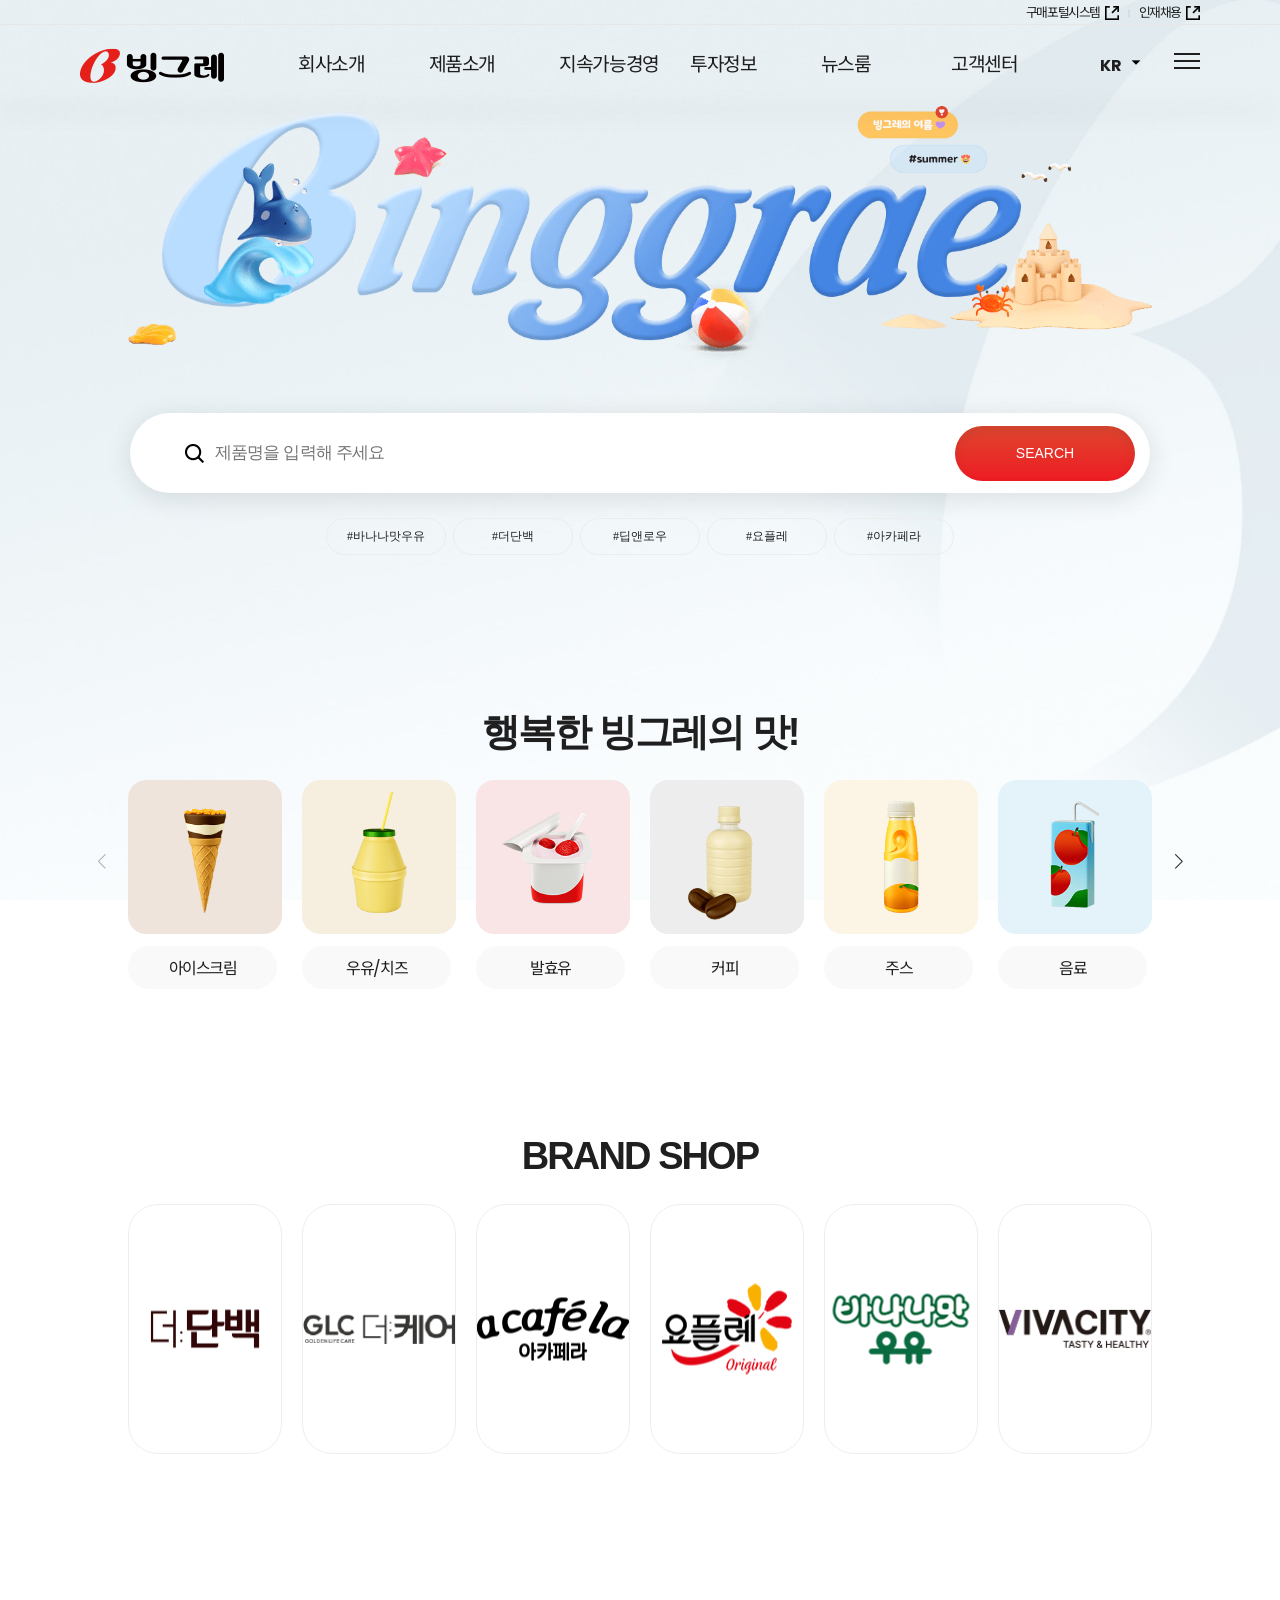
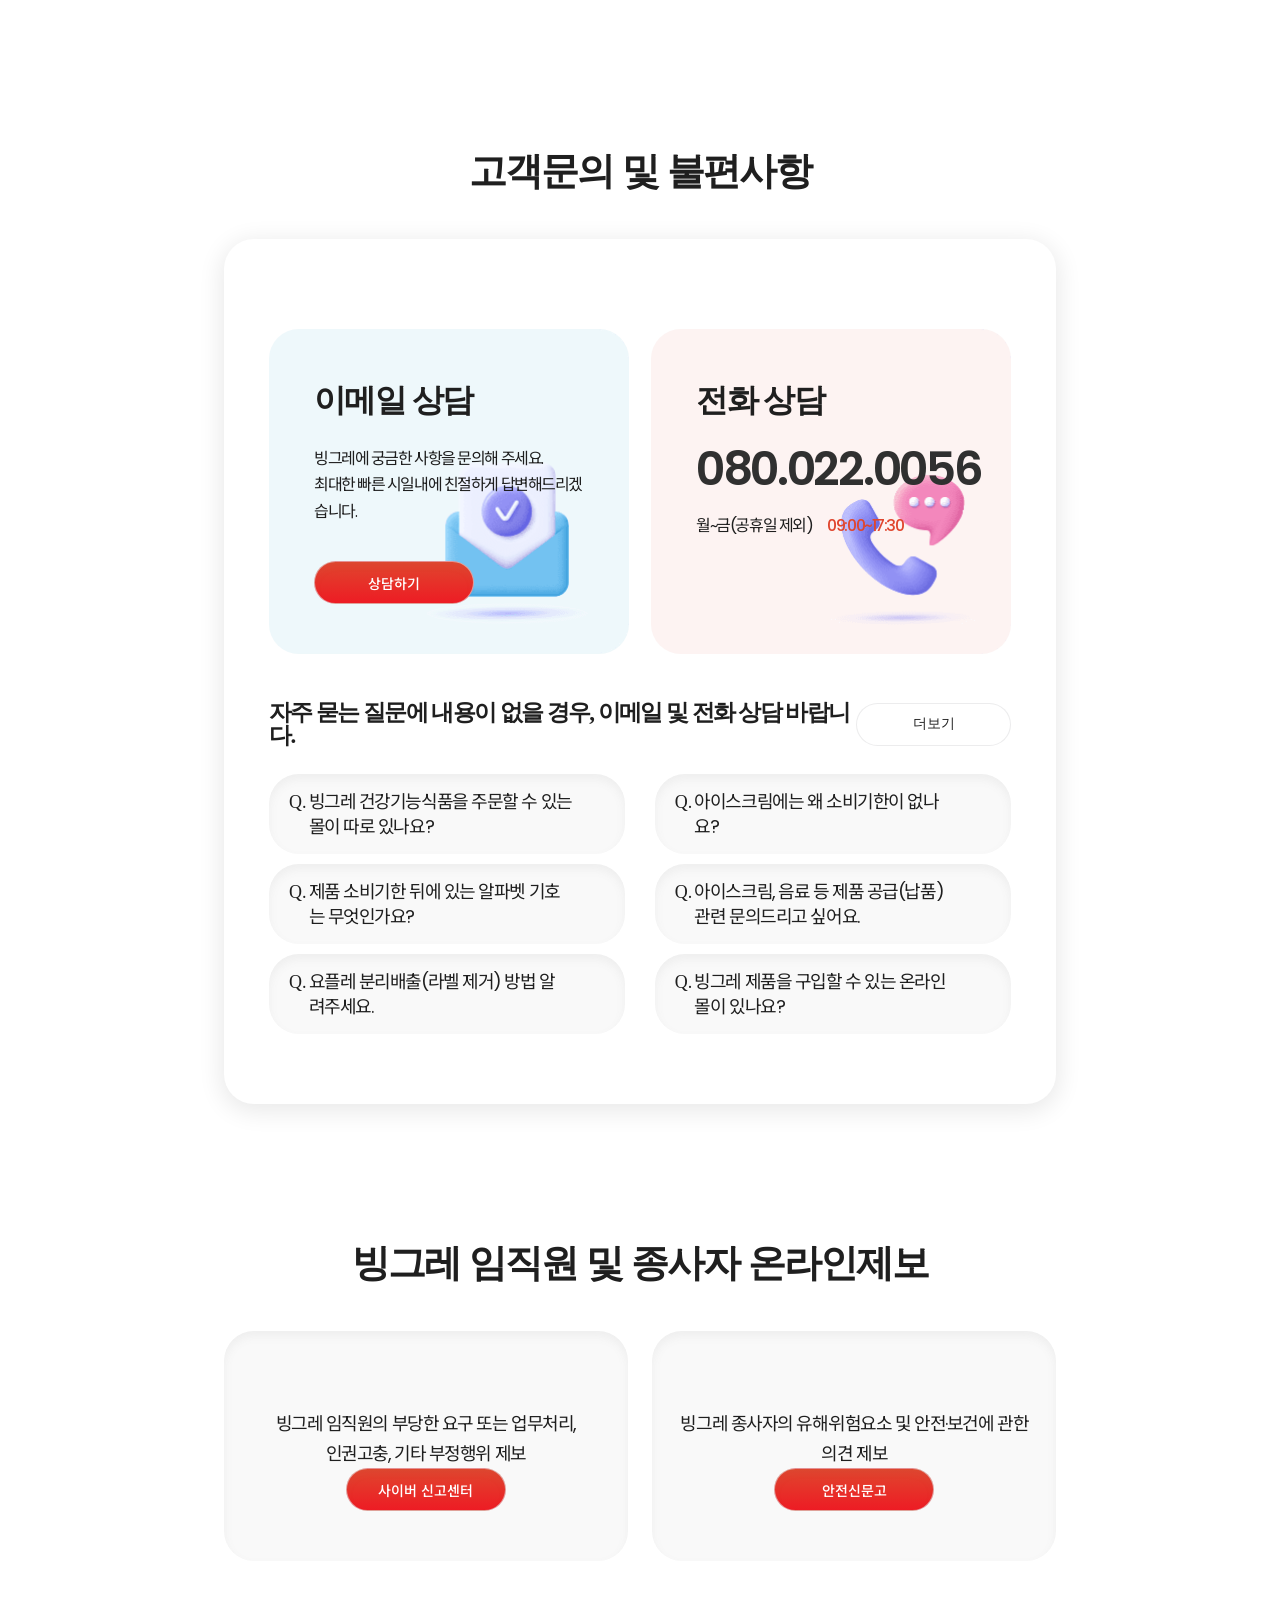
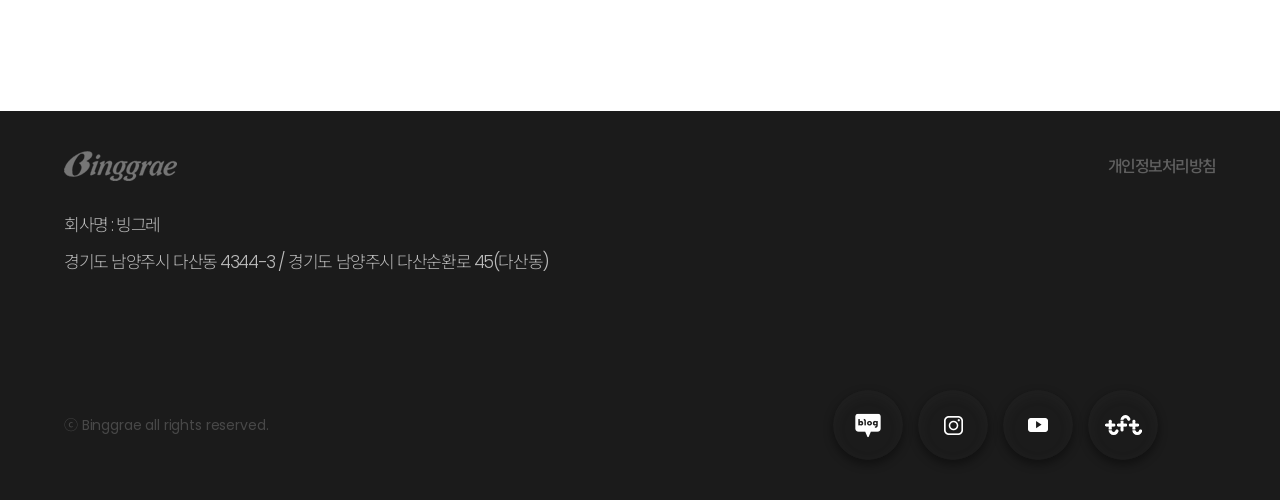
==== index.html @ af19bd96 "헤더 완료" ====
<!DOCTYPE html>
<html lang="ko">
  <head>
    <meta charset="UTF-8" />
    <meta name="viewport" content="width=device-width, initial-scale=1.0" />
    <title>빙그레</title>
    <!-- seo 엔진 최적화 -->
    <!-- 웹페이지의 설명을 정의 -->
    <meta name="description" content="빙그레 웹사이트입니다." />
    <!-- 웹페이지와 관련된 키워드를 정의 -->
    <meta name="keywords" content="빙그레, binggrae" />
    <!-- 웹페이지의 저자를 정의  -->
    <meta name="author" content="binggrae" />
    <!-- 소셜 미디어에서 페이지가 공유될때 사용되는 제목 -->
    <meta property="og:title" content="binggrae" />
    <!-- 소셜 미디어에서 페이지가 공유될 때 표시되는 사이트 이름 -->
    <meta property="og:site_name" content="빙그레 웹사이트" />
    <!-- 소셜 미디어에서 페이지가 웹사이트임을 명시 -->
    <meta property="og:type" content="website" />
    <!-- Open Graph 프로토콜에서 사용되는 메타 태그의 속성 중 하나로, 
     페이지의 간략한 설명을 제공하는 데 사용 -->
    <!-- 소셜 미디어에서 공유될 때 사용되는 URL -->
    <meta property="og:url" content="https://kse1215.github.io/binggrae/" />
    <!-- 소셜 미디어에서 페이지가 공유될 때 표시되는 이미지 -->
    <meta
      property="og:image"
      content="https://kse1215.github.io/binggrae/images/binggrae_seo.png"
    />
    <!-- 소셜 미디어에서 페이지가 공유될 때 사용되는 설명 -->
    <meta
      property="og:description"
      content="다양한 맛과 행복으로 모두 하나되는 세상"
    />
    <!-- fivicon -->
    <link
      rel="icon"
      type="image/png"
      href="assets/favicon_binggrae/favicon-96x96.png"
      sizes="96x96"
    />
    <link
      rel="icon"
      type="image/svg+xml"
      href="assets/favicon_binggrae/favicon.svg"
    />
    <link rel="shortcut icon" href="assets/favicon_binggrae/favicon.ico" />
    <link
      rel="apple-touch-icon"
      sizes="180x180"
      href="assets/favicon_binggrae/apple-touch-icon.png"
    />
    <link rel="manifest" href="assets/favicon_binggrae/site.webmanifest" />
    <!-- css -->
    <link rel="stylesheet" href="css/main.css" />
    <!-- Link Swiper's CSS -->
    <link
      rel="stylesheet"
      href="https://cdn.jsdelivr.net/npm/swiper@11/swiper-bundle.min.css"
    />
    <!-- js -->
    <script src="js/main.js"></script>
    <!-- Swiper JS -->
    <script src="https://cdn.jsdelivr.net/npm/swiper@11/swiper-bundle.min.js"></script>
  </head>
  <body>
    <!-- 전체 레이아웃 -->
    <img
      src="images/binggrae_seo.png"
      alt="seo 이미지"
      style="width: 200px; display: none"
    />
    <div class="wrap">
      <!-- 상단 -->
      <section class="section section01">
        <div class="section01-bg"></div>
        <!-- 상단 -->
        <header class="header">
          <div class="header-bg"></div>
          <div class="depth2-bg"></div>
          <!-- 상단 top -->
          <div class="header_top">
            <ul>
              <li>
                <a href="#">
                  <span>구매포털시스템</span>
                  <img src="images/link_arrow02.png" alt="링크화살표" />
                </a>
              </li>
              <li>
                <a href="#">
                  <span>인재채용</span>
                  <img src="images/link_arrow02.png" alt="링크화살표" />
                </a>
              </li>
            </ul>
          </div>
            <!-- 상단 bottom -->
            <div class="header_bottom">
              <!-- 로고 -->
              <a href="#" class="logo">
                <img src="images/logo-pc.png" alt="웹로고" />
              </a>
              <!-- 메뉴 -->
              <nav class="nav">
                <ul class="gnb">
                  <li>
                    <a href="#">회사소개</a>
                    <ul class="depth2">
                      <li><a href="#">CEO인사말</a></li>
                      <li><a href="#">경영이념</a></li>
                      <li><a href="#">사업분야</a></li>
                      <li><a href="#">히스토리</a></li>
                      <li><a href="#">사업장 소개</a></li>
                    </ul>
                  </li>
                  <li>
                    <a href="#">제품소개</a>
                    <ul class="depth2">
                      <li><a href="#">아이스크림</a></li>
                      <li><a href="#">우유/치즈</a></li>
                      <li><a href="#">발효유</a></li>
                      <li><a href="#">커피</a></li>
                      <li><a href="#">주스</a></li>
                      <li><a href="#">음료</a></li>
                      <li><a href="#">스낵/디저트</a></li>
                      <li><a href="#">건강지향</a></li>
                      <li><a href="#">수출제품</a></li>
                    </ul>
                  </li>
                  <li>
                    <a href="#">지속가능경영</a>
                    <ul class="depth2">
                      <li><a href="#">지속가능경영 체계</a></li>
                      <li><a href="#">Eco-Friendly</a></li>
                      <li><a href="#">Shared Value</a></li>
                      <li><a href="#">Global Integrity</a></li>
                      <li><a href="#">윤리준법경영</a></li>
                      <li><a href="#">사회공헌</a></li>
                      <li><a href="#">보고서 및 정책</a></li>
                    </ul>
                  </li>
                  <li>
                    <a href="#">투자정보</a>
                    <ul class="depth2">
                      <li><a href="#">재무정보</a></li>
                      <li><a href="#">주식정보</a></li>
                      <li><a href="#">전자공고</a></li>
                      <li><a href="#">공시정보</a></li>
                      <li><a href="#">IR자료실</a></li>
                    </ul>
                  </li>
                  <li>
                    <a href="#">뉴스룸</a>
                    <ul class="depth2">
                      <li><a href="#">새소식</a></li>
                      <li><a href="#">보도자료</a></li>
                      <li><a href="#">빙그레 스토리</a></li>
                      <li><a href="#">미디어 라이브러리</a></li>
                    </ul>
                  </li>
                  <li>
                    <a href="#">고객센터</a>
                    <ul class="depth2">
                      <li><a href="#">고객상담</a></li>
                      <li><a href="#">제품공급문의</a></li>
                      <li><a href="#">사이버 신고센터</a></li>
                      <li><a href="#">안전신문고</a></li>
                      <li><a href="#">개인정보처리방침</a></li>
                    </ul>
                  </li>
                </ul>
              </nav>
              <!-- 언어/햄버거바 -->
              <div class="header_bottom_right">
                <div class="lang">
                  <div class="lang_txt">
                    <span>KR</span>
                    <div class="triangle">
                      <img src="images/lang_btn.png" alt="btn" />
                    </div>
                  </div>
                  <ul class="lang-list">
                    <li><a href="#">KR</a></li>
                    <li><a href="#">EN</a></li>
                  </ul>
                </div>
                <button class="hamburger" id="hamburger">
                  <span></span>
                  <span></span>
                  <span></span>
                </button>
              </div>
            </div>
        </header>
        <!-- 비주얼 -->
        <div class="inner">
          <!-- 배너(비주얼) -->
          <div class="logo_box">
            <img
              src="images/sec01_logo.png"
              alt="binggrae"
              class="main_banner pc"
            />
          </div>
          <!-- 검색창 -->
          <div class="search_box">
            <div class="search">
              <input
                type="text"
                id="search_name"
                placeholder="제품명을 입력해 주세요"
              />
              <button type="submit" class="search_btn">SEARCH</button>
            </div>
          </div>
          <!-- 해시태그 -->
          <ul class="keyword_box">
            <li><a href="#">#바나나맛우유</a></li>
            <li><a href="#">#더단백</a></li>
            <li><a href="#">#딥앤로우</a></li>
            <li><a href="#">#요플레</a></li>
            <li><a href="#">#아카페라</a></li>
          </ul>
        </div>
      </section>
      <!-- 카테고리 -->
      <section class="section section02">
        <div class="inner">
          <!-- 카테고리 -->
          <div class="kategorie">
            <h3>행복한 빙그레의 맛!</h3>
            <!-- Swiper -->
            <div class="slider">
              <div class="swiper-button-next"></div>
              <div class="swiper-button-prev"></div>
              <div class="swiper kategorie_slider">
                <div class="swiper-wrapper">
                  <div class="swiper-slide">
                    <a href="#">
                      <img src="images/img_box_ice.png" alt="iceCream" />
                      <div class="sild_txt_box">
                        <span>아이스크림</span>
                        <span class="sild_txt_hover">VIEW MORE</span>
                      </div>
                    </a>
                  </div>
                  <div class="swiper-slide">
                    <a href="#">
                      <img src="images/img_box_milk.png" alt="milk" />
                      <div class="sild_txt_box">
                        <span>우유/치즈</span>
                        <span class="sild_txt_hover">VIEW MORE</span>
                      </div>
                    </a>
                  </div>
                  <div class="swiper-slide">
                    <a href="#">
                      <img src="images/img_box_yogurt.png" alt="yogurt" />
                      <div class="sild_txt_box">
                        <span>발효유</span>
                        <span class="sild_txt_hover">VIEW MORE</span>
                      </div>
                    </a>
                  </div>
                  <div class="swiper-slide">
                    <a href="#">
                      <img src="images/img_box_coffee.png" alt="coffee" />
                      <div class="sild_txt_box">
                        <span>커피</span>
                        <span class="sild_txt_hover">VIEW MORE</span>
                      </div>
                    </a>
                  </div>
                  <div class="swiper-slide">
                    <a href="#">
                      <img src="images/img_box_juice.png" alt="juice" />
                      <div class="sild_txt_box">
                        <span>주스</span>
                        <span class="sild_txt_hover">VIEW MORE</span>
                      </div>
                    </a>
                  </div>
                  <div class="swiper-slide">
                    <a href="#">
                      <img src="images/img_box_drink.png" alt="drink" />
                      <div class="sild_txt_box">
                        <span>음료</span>
                        <span class="sild_txt_hover">VIEW MORE</span>
                      </div>
                    </a>
                  </div>
                  <div class="swiper-slide">
                    <a href="#">
                      <img src="images/img_box_snack.png" alt="snack" />
                      <div class="sild_txt_box">
                        <span>스낵/디저트</span>
                        <span class="sild_txt_hover">VIEW MORE</span>
                      </div>
                    </a>
                  </div>
                  <div class="swiper-slide">
                    <a href="#">
                      <img src="images/img_box_health.png" alt="health" />
                      <div class="sild_txt_box">
                        <span>건강지향</span>
                        <span class="sild_txt_hover">VIEW MORE</span>
                      </div>
                    </a>
                  </div>
                  <div class="swiper-slide">
                    <a href="#">
                      <img src="images/img_box_export.png" alt="export" />
                      <div class="sild_txt_box">
                        <span>수출제품</span>
                        <span class="sild_txt_hover">VIEW MORE</span>
                      </div>
                    </a>
                  </div>
                </div>
              </div>
            </div>
          </div>
          <!-- 브랜드숍 -->
          <div class="brand-shop">
            <h3>BRAND SHOP</h3>
            <!-- Swiper -->
            <div class="slider">
              <div class="swiper-button-next"></div>
              <div class="swiper-button-prev"></div>
              <div class="swiper brand_slider">
                <div class="swiper-wrapper">
                  <div class="swiper-slide">
                    <a href="#">
                      <div class="logo_box">
                        <img src="images/sec02_logo01.png" alt="brandLOGO" />
                      </div>
                    </a>
                  </div>
                  <div class="swiper-slide">
                    <a href="#">
                      <div class="logo_box">
                        <img src="images/sec02_logo02.png" alt="brandLOGO" />
                      </div>
                    </a>
                  </div>
                  <div class="swiper-slide">
                    <a href="#">
                      <div class="logo_box">
                        <img src="images/sec02_logo03.png" alt="brandLOGO" />
                      </div>
                    </a>
                  </div>
                  <div class="swiper-slide">
                    <a href="#">
                      <div class="logo_box">
                        <img src="images/sec02_logo04.png" alt="brandLOGO" />
                      </div>
                    </a>
                  </div>
                  <div class="swiper-slide">
                    <a href="#">
                      <div class="logo_box">
                        <img src="images/sec02_logo05.png" alt="brandLOGO" />
                      </div>
                    </a>
                  </div>
                  <div class="swiper-slide">
                    <a href="#">
                      <div class="logo_box">
                        <img src="images/sec02_logo06.png" alt="brandLOGO" />
                      </div>
                    </a>
                  </div>
                </div>
              </div>
            </div>
          </div>
        </div>
      </section>
      <!-- 고객센터 -->
      <section class="section section03">
        <div class="inner">
          <!-- 고객문의 -->
          <h3>고객문의 및 불편사항</h3>
          <div class="qna_box">
            <!-- 고객문의 상단 -->
            <div class="qna_box_top">
              <!-- 이메일 상담 -->
              <div class="box email_box">
                <h4>이메일 상담</h4>
                <p>
                  빙그레에 궁금한 사항을 문의해 주세요.<br />
                  최대한 빠른 시일내에 친절하게 답변해드리겠습니다.
                </p>
                <a href="#" class="qna_btn">상담하기</a>
              </div>
              <!-- 전화 상담 -->
              <div class="box phone_box">
                <h4>전화 상담</h4>
                <p class="phone">080.022.0056</p>
                <p class="time">
                  월~금(공휴일 제외)
                  <span>09:00~17:30</span>
                </p>
              </div>
            </div>
            <!-- 고객문의 하단 -->
            <div class="qna_box_bottom">
              <div class="qna_box_bottom-f">
                <h4>
                  자주 묻는 질문에 내용이 없을 경우, 이메일 및 전화 상담
                  바랍니다.
                </h4>
                <button>더보기</button>
              </div>
              <ul class="qna_list">
                <li class="on">
                  <p>
                    <i>Q. </i>
                    <span
                      >빙그레 건강기능식품을 주문할 수 있는 몰이 따로
                      있나요?</span
                    >
                  </p>
                  <a href="#" class="link_arrow">
                    <img src="images/link_arrow01.png" alt="arrow" />
                  </a>
                </li>
                <li class="on">
                  <p>
                    <i>Q. </i>
                    <span>아이스크림에는 왜 소비기한이 없나요?</span>
                  </p>
                  <a href="#" class="link_arrow">
                    <img src="images/link_arrow01.png" alt="arrow" />
                  </a>
                </li>
                <li class="on">
                  <p>
                    <i>Q. </i>
                    <span
                      >제품 소비기한 뒤에 있는 알파벳 기호는 무엇인가요?</span
                    >
                  </p>
                  <a href="#" class="link_arrow">
                    <img src="images/link_arrow01.png" alt="arrow" />
                  </a>
                </li>
                <li class="on">
                  <p>
                    <i>Q. </i>
                    <span
                      >아이스크림, 음료 등 제품 공급(납품) 관련 문의드리고
                      싶어요.</span
                    >
                  </p>
                  <a href="#" class="link_arrow">
                    <img src="images/link_arrow01.png" alt="arrow" />
                  </a>
                </li>
                <li class="on">
                  <p>
                    <i>Q. </i>
                    <span>요플레 분리배출(라벨 제거) 방법 알려주세요.</span>
                  </p>
                  <a href="#" class="link_arrow">
                    <img src="images/link_arrow01.png" alt="arrow" />
                  </a>
                </li>
                <li class="on">
                  <p>
                    <i>Q. </i>
                    <span
                      >빙그레 제품을 구입할 수 있는 온라인 몰이 있나요?</span
                    >
                  </p>
                  <a href="#" class="link_arrow">
                    <img src="images/link_arrow01.png" alt="arrow" />
                  </a>
                </li>
              </ul>
            </div>
          </div>
          <!-- 온라인제보 -->
          <h3>빙그레 임직원 및 종사자 온라인제보</h3>
          <div class="online">
            <div class="cyber_box">
              <p>
                빙그레 임직원의 부당한 요구 또는 업무처리, <br />
                인권고충, 기타 부정행위 제보
              </p>
              <a href="#">사이버 신고센터</a>
            </div>
            <div class="safe_box">
              <p>빙그레 종사자의 유해·위험요소 및 안전·보건에 관한 의견 제보</p>
              <a href="#">안전신문고</a>
            </div>
          </div>
        </div>
      </section>
      <!-- 하단 -->
      <footer class="footer">
        <div class="inner">
          <div class="footer_sec01">
            <div class="footer_logo">
              <img src="images/f_logo.png" alt="binggrae_logo" />
            </div>
            <ul class="footer_sec01_right">
              <li><a href="#">개인정보처리방침</a></li>
            </ul>
          </div>
          <div class="footer_sec02">
            <ul>
              <li>
                <span>회사명 : 빙그레</span>
              </li>
              <li>
                <span class="content"
                  >경기도 남양주시 다산동 4344-3 / 경기도 남양주시 다산순환로
                  45(다산동)</span
                >
              </li>
            </ul>
          </div>
          <div class="footer_sec03">
            <p class="copyright">ⓒ Binggrae all rights reserved.</p>
            <div class="footer_sec03_box">
              <div class="sns_box">
                <ul>
                  <li>
                    <a href="#">
                      <img src="images/footer_sns01.png" alt="" />
                    </a>
                  </li>
                  <li>
                    <a href="#">
                      <img src="images/footer_sns02.png" alt="" />
                    </a>
                  </li>
                  <li>
                    <a href="#">
                      <img src="images/footer_sns03.png" alt="" />
                    </a>
                  </li>
                  <li>
                    <a href="#">
                      <img src="images/footer_sns04.png" alt="" />
                    </a>
                  </li>
                </ul>
              </div>
            </div>
          </div>
          <div class="footer_sec04">
            <ul>
              <li><a href="#"> 고객센터 </a></li>
              <li><a href="#"> 1:1이메일문의 </a></li>
            </ul>
            <p class="copyright">ⓒ Binggrae all rights reserved.</p>
          </div>
        </div>
      </footer>
    </div>
  </body>
</html>
---- css/main.css ----
@charset "utf-8";
@import url("font.css");
@import url("header.css");
@import url("visual.css");
@import url("kategorie.css");
@import url("cs.css");
@import url("footer.css");
* {
  margin: 0;
  padding: 0;
  box-sizing: border-box;
}
body {
  font-family: "Poppins", "Noto Sans KR", sans-serif;
  font-size: 16px;
  letter-spacing: -0.09em;
  color: #1f1f1f;
}
ul,
li {
  list-style: none;
}
a {
  text-decoration: none;
  color: #1f1f1f;
}
html {
  font-size: clamp(11px, 1vw, 24px);
}
img {
  display: block;
  max-width: 100%;
}
span {
  color: inherit;
  font-size: 100%;
  line-height: inherit;
}
i {
  font-style: normal;
}
/* 공통영역 */
.wrap {
  position: relative;
  display: block;
}
.section {
  padding-bottom: 150px;
}
.section01 {
  position: relative;
}
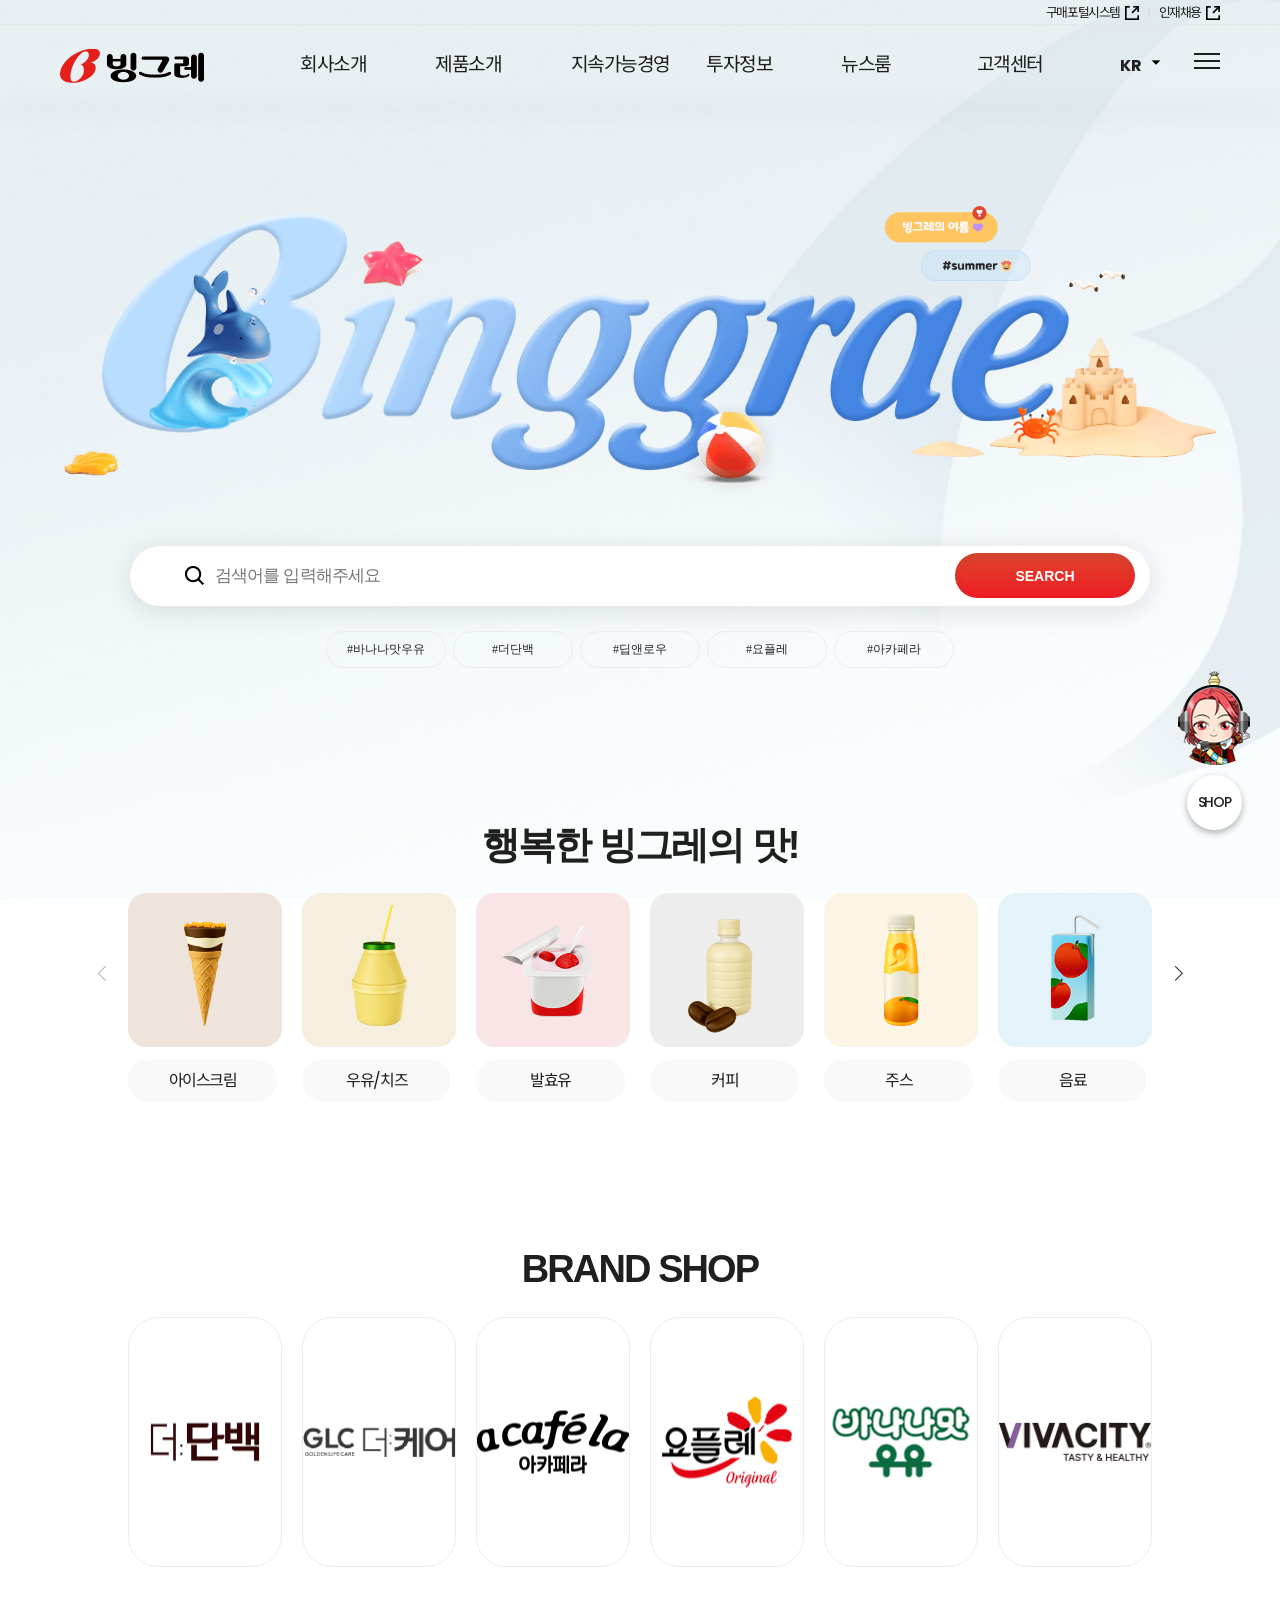
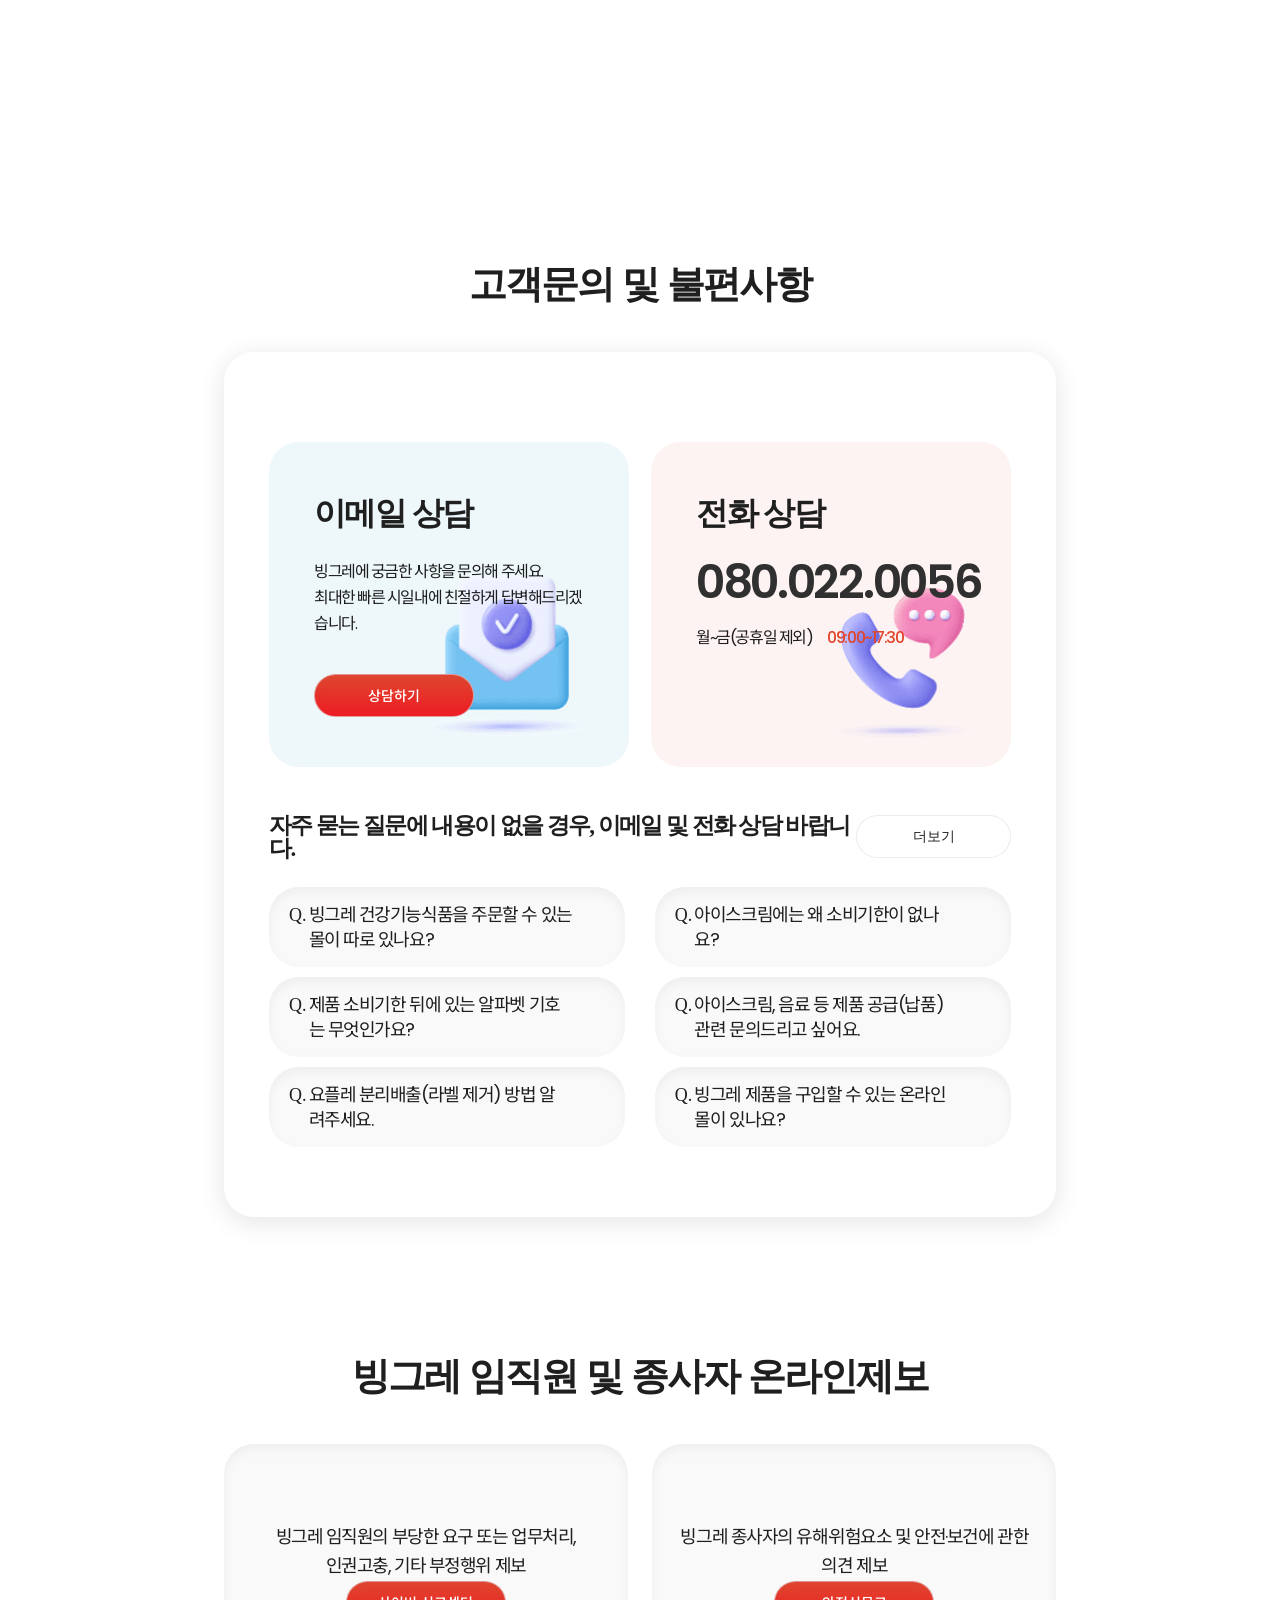
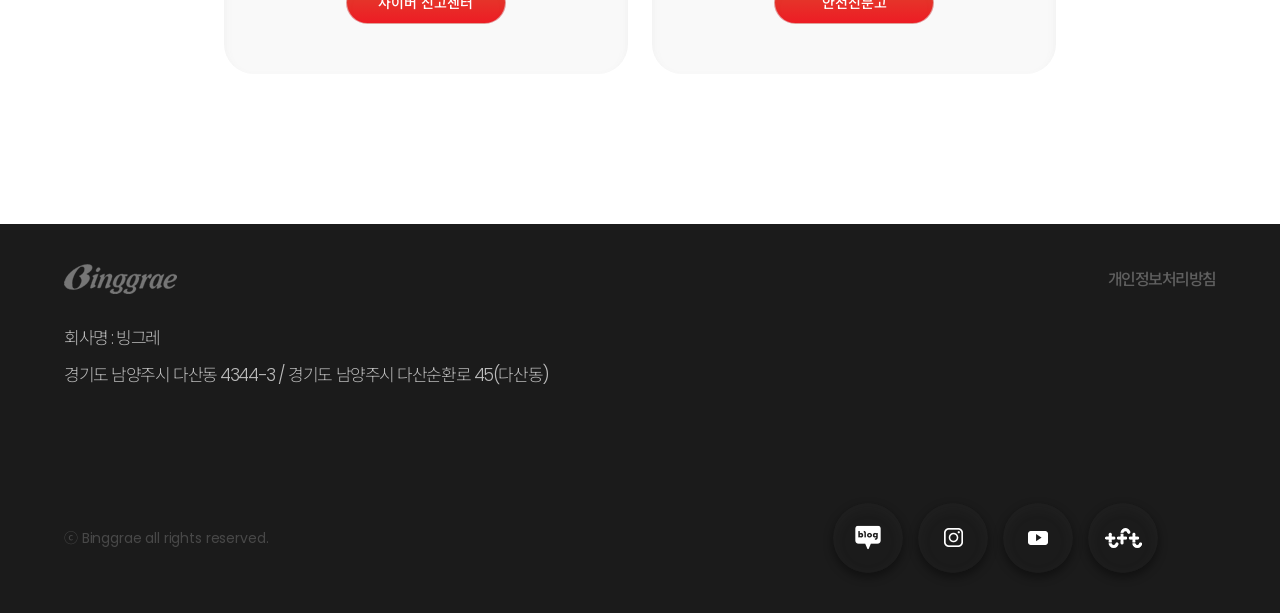
==== commit d835ac59: "fix 버튼 작업" ====
--- a/index.html
+++ b/index.html
@@ -59,10 +59,27 @@
     />
     <!-- js -->
     <script src="js/main.js"></script>
+    <script src="js/fix.js"></script>
     <!-- Swiper JS -->
     <script src="https://cdn.jsdelivr.net/npm/swiper@11/swiper-bundle.min.js"></script>
   </head>
   <body>
+    <!-- fix메뉴 -->
+    <div class="fix-menu-wrap">
+      <a href="#" class="chat-btn">
+        <img src="images/chat_img.png" alt="chat" />
+        <span>무엇을 도와드릴까요?</span>
+      </a>
+      <a href="#" class="shop-btn">SHOP</a>
+      <div class="top-dwon-btn">
+        <button class="top-btn btn">
+          <img src="images/fix_arrow.png" alt="top-btn"/>
+        </button>
+        <button class="down-btn btn">
+          <img src="images/fix_arrow.png" alt="down-btn"/>
+        </button>
+      </div>
+    </div>
     <!-- 전체 레이아웃 -->
     <img
       src="images/binggrae_seo.png"
@@ -94,103 +111,103 @@
               </li>
             </ul>
           </div>
-            <!-- 상단 bottom -->
-            <div class="header_bottom">
-              <!-- 로고 -->
-              <a href="#" class="logo">
-                <img src="images/logo-pc.png" alt="웹로고" />
-              </a>
-              <!-- 메뉴 -->
-              <nav class="nav">
-                <ul class="gnb">
-                  <li>
-                    <a href="#">회사소개</a>
-                    <ul class="depth2">
-                      <li><a href="#">CEO인사말</a></li>
-                      <li><a href="#">경영이념</a></li>
-                      <li><a href="#">사업분야</a></li>
-                      <li><a href="#">히스토리</a></li>
-                      <li><a href="#">사업장 소개</a></li>
-                    </ul>
-                  </li>
-                  <li>
-                    <a href="#">제품소개</a>
-                    <ul class="depth2">
-                      <li><a href="#">아이스크림</a></li>
-                      <li><a href="#">우유/치즈</a></li>
-                      <li><a href="#">발효유</a></li>
-                      <li><a href="#">커피</a></li>
-                      <li><a href="#">주스</a></li>
-                      <li><a href="#">음료</a></li>
-                      <li><a href="#">스낵/디저트</a></li>
-                      <li><a href="#">건강지향</a></li>
-                      <li><a href="#">수출제품</a></li>
-                    </ul>
-                  </li>
-                  <li>
-                    <a href="#">지속가능경영</a>
-                    <ul class="depth2">
-                      <li><a href="#">지속가능경영 체계</a></li>
-                      <li><a href="#">Eco-Friendly</a></li>
-                      <li><a href="#">Shared Value</a></li>
-                      <li><a href="#">Global Integrity</a></li>
-                      <li><a href="#">윤리준법경영</a></li>
-                      <li><a href="#">사회공헌</a></li>
-                      <li><a href="#">보고서 및 정책</a></li>
-                    </ul>
-                  </li>
-                  <li>
-                    <a href="#">투자정보</a>
-                    <ul class="depth2">
-                      <li><a href="#">재무정보</a></li>
-                      <li><a href="#">주식정보</a></li>
-                      <li><a href="#">전자공고</a></li>
-                      <li><a href="#">공시정보</a></li>
-                      <li><a href="#">IR자료실</a></li>
-                    </ul>
-                  </li>
-                  <li>
-                    <a href="#">뉴스룸</a>
-                    <ul class="depth2">
-                      <li><a href="#">새소식</a></li>
-                      <li><a href="#">보도자료</a></li>
-                      <li><a href="#">빙그레 스토리</a></li>
-                      <li><a href="#">미디어 라이브러리</a></li>
-                    </ul>
-                  </li>
-                  <li>
-                    <a href="#">고객센터</a>
-                    <ul class="depth2">
-                      <li><a href="#">고객상담</a></li>
-                      <li><a href="#">제품공급문의</a></li>
-                      <li><a href="#">사이버 신고센터</a></li>
-                      <li><a href="#">안전신문고</a></li>
-                      <li><a href="#">개인정보처리방침</a></li>
-                    </ul>
-                  </li>
+          <!-- 상단 bottom -->
+          <div class="header_bottom">
+            <!-- 로고 -->
+            <a href="#" class="logo">
+              <img src="images/logo-pc.png" alt="웹로고" />
+            </a>
+            <!-- 메뉴 -->
+            <nav class="nav">
+              <ul class="gnb">
+                <li>
+                  <a href="#">회사소개</a>
+                  <ul class="depth2">
+                    <li><a href="#">CEO인사말</a></li>
+                    <li><a href="#">경영이념</a></li>
+                    <li><a href="#">사업분야</a></li>
+                    <li><a href="#">히스토리</a></li>
+                    <li><a href="#">사업장 소개</a></li>
+                  </ul>
+                </li>
+                <li>
+                  <a href="#">제품소개</a>
+                  <ul class="depth2">
+                    <li><a href="#">아이스크림</a></li>
+                    <li><a href="#">우유/치즈</a></li>
+                    <li><a href="#">발효유</a></li>
+                    <li><a href="#">커피</a></li>
+                    <li><a href="#">주스</a></li>
+                    <li><a href="#">음료</a></li>
+                    <li><a href="#">스낵/디저트</a></li>
+                    <li><a href="#">건강지향</a></li>
+                    <li><a href="#">수출제품</a></li>
+                  </ul>
+                </li>
+                <li>
+                  <a href="#">지속가능경영</a>
+                  <ul class="depth2">
+                    <li><a href="#">지속가능경영 체계</a></li>
+                    <li><a href="#">Eco-Friendly</a></li>
+                    <li><a href="#">Shared Value</a></li>
+                    <li><a href="#">Global Integrity</a></li>
+                    <li><a href="#">윤리준법경영</a></li>
+                    <li><a href="#">사회공헌</a></li>
+                    <li><a href="#">보고서 및 정책</a></li>
+                  </ul>
+                </li>
+                <li>
+                  <a href="#">투자정보</a>
+                  <ul class="depth2">
+                    <li><a href="#">재무정보</a></li>
+                    <li><a href="#">주식정보</a></li>
+                    <li><a href="#">전자공고</a></li>
+                    <li><a href="#">공시정보</a></li>
+                    <li><a href="#">IR자료실</a></li>
+                  </ul>
+                </li>
+                <li>
+                  <a href="#">뉴스룸</a>
+                  <ul class="depth2">
+                    <li><a href="#">새소식</a></li>
+                    <li><a href="#">보도자료</a></li>
+                    <li><a href="#">빙그레 스토리</a></li>
+                    <li><a href="#">미디어 라이브러리</a></li>
+                  </ul>
+                </li>
+                <li>
+                  <a href="#">고객센터</a>
+                  <ul class="depth2">
+                    <li><a href="#">고객상담</a></li>
+                    <li><a href="#">제품공급문의</a></li>
+                    <li><a href="#">사이버 신고센터</a></li>
+                    <li><a href="#">안전신문고</a></li>
+                    <li><a href="#">개인정보처리방침</a></li>
+                  </ul>
+                </li>
+              </ul>
+            </nav>
+            <!-- 언어/햄버거바 -->
+            <div class="header_bottom_right">
+              <div class="lang">
+                <div class="lang_txt">
+                  <span>KR</span>
+                  <div class="triangle">
+                    <img src="images/lang_btn.png" alt="btn" />
+                  </div>
+                </div>
+                <ul class="lang-list">
+                  <li><a href="#">KR</a></li>
+                  <li><a href="#">EN</a></li>
                 </ul>
-              </nav>
-              <!-- 언어/햄버거바 -->
-              <div class="header_bottom_right">
-                <div class="lang">
-                  <div class="lang_txt">
-                    <span>KR</span>
-                    <div class="triangle">
-                      <img src="images/lang_btn.png" alt="btn" />
-                    </div>
-                  </div>
-                  <ul class="lang-list">
-                    <li><a href="#">KR</a></li>
-                    <li><a href="#">EN</a></li>
-                  </ul>
-                </div>
-                <button class="hamburger" id="hamburger">
-                  <span></span>
-                  <span></span>
-                  <span></span>
-                </button>
-              </div>
-            </div>
+              </div>
+              <button class="hamburger" id="hamburger">
+                <span></span>
+                <span></span>
+                <span></span>
+              </button>
+            </div>
+          </div>
         </header>
         <!-- 비주얼 -->
         <div class="inner">
@@ -208,7 +225,7 @@
               <input
                 type="text"
                 id="search_name"
-                placeholder="제품명을 입력해 주세요"
+                placeholder="검색어를 입력해주세요"
               />
               <button type="submit" class="search_btn">SEARCH</button>
             </div>
--- a/css/main.css
+++ b/css/main.css
@@ -1,5 +1,6 @@
 @charset "utf-8";
 @import url("font.css");
+@import url("fix.css");
 @import url("header.css");
 @import url("visual.css");
 @import url("kategorie.css");
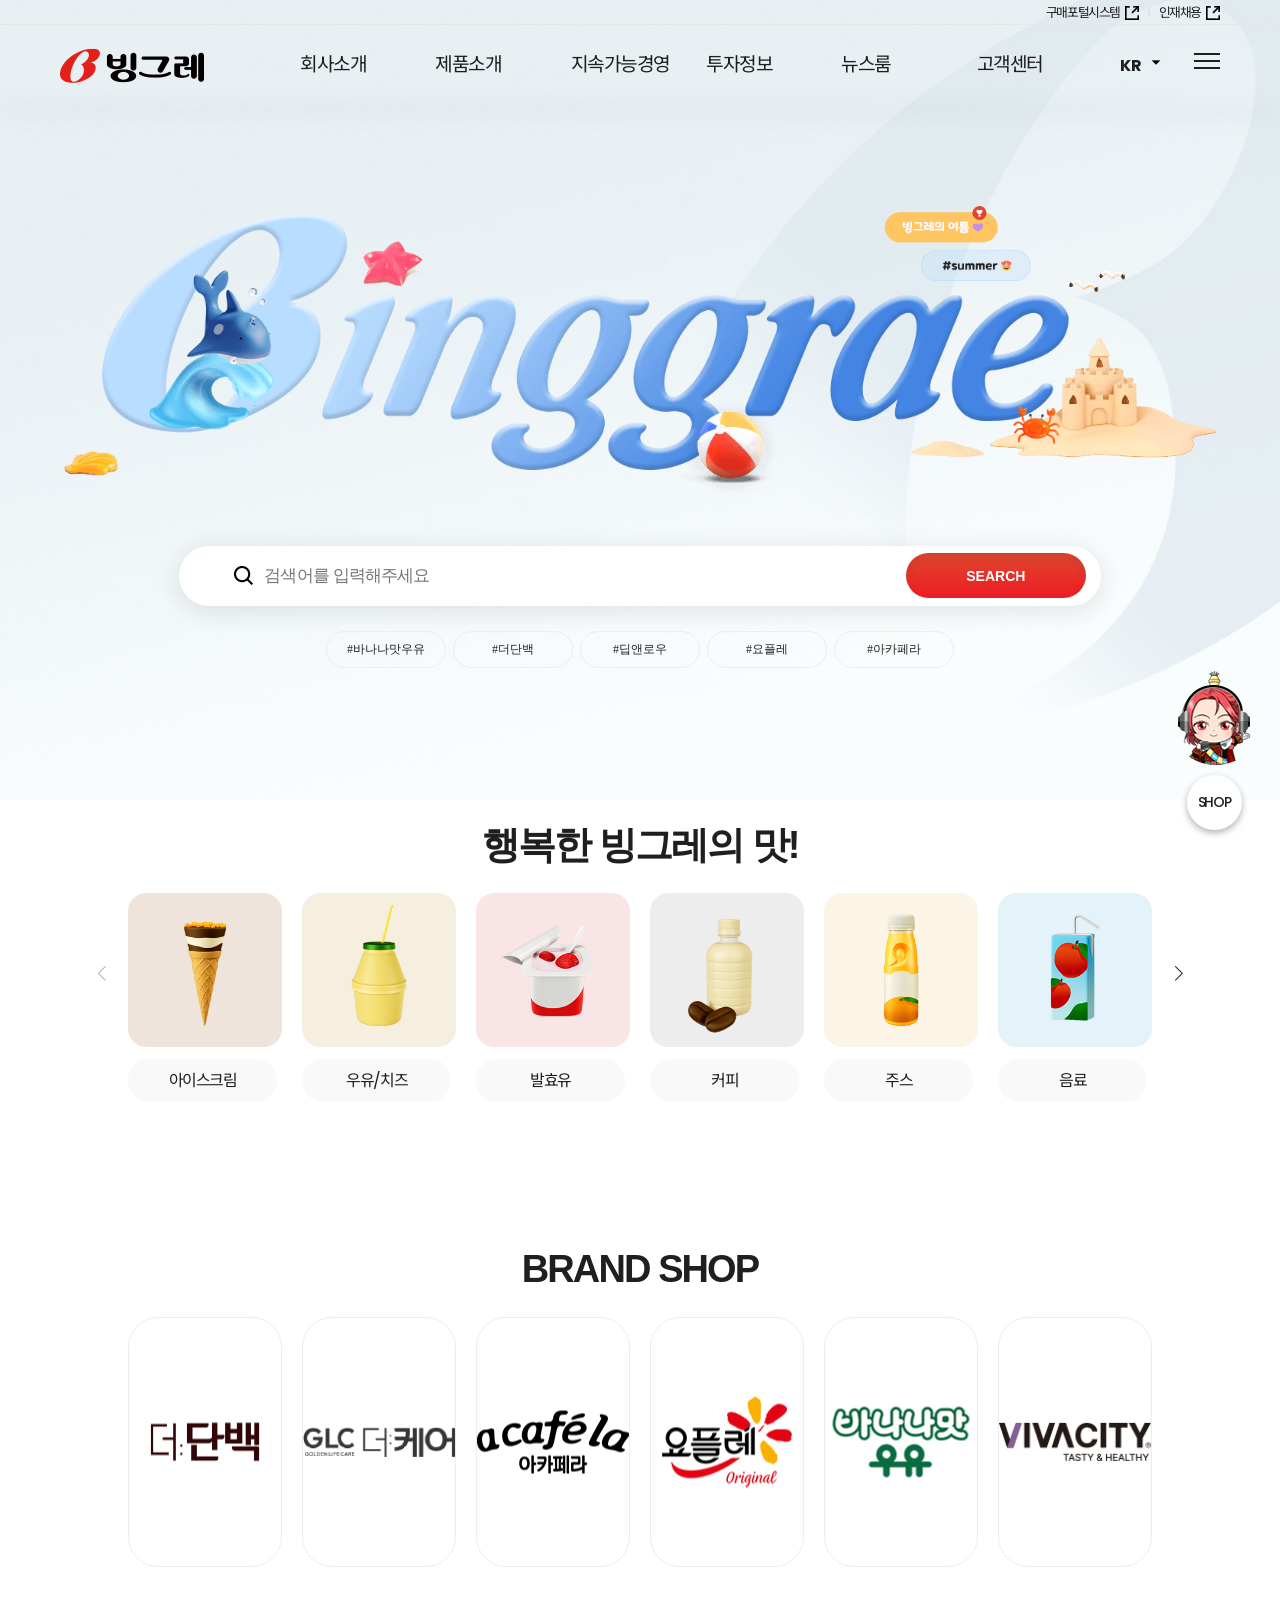
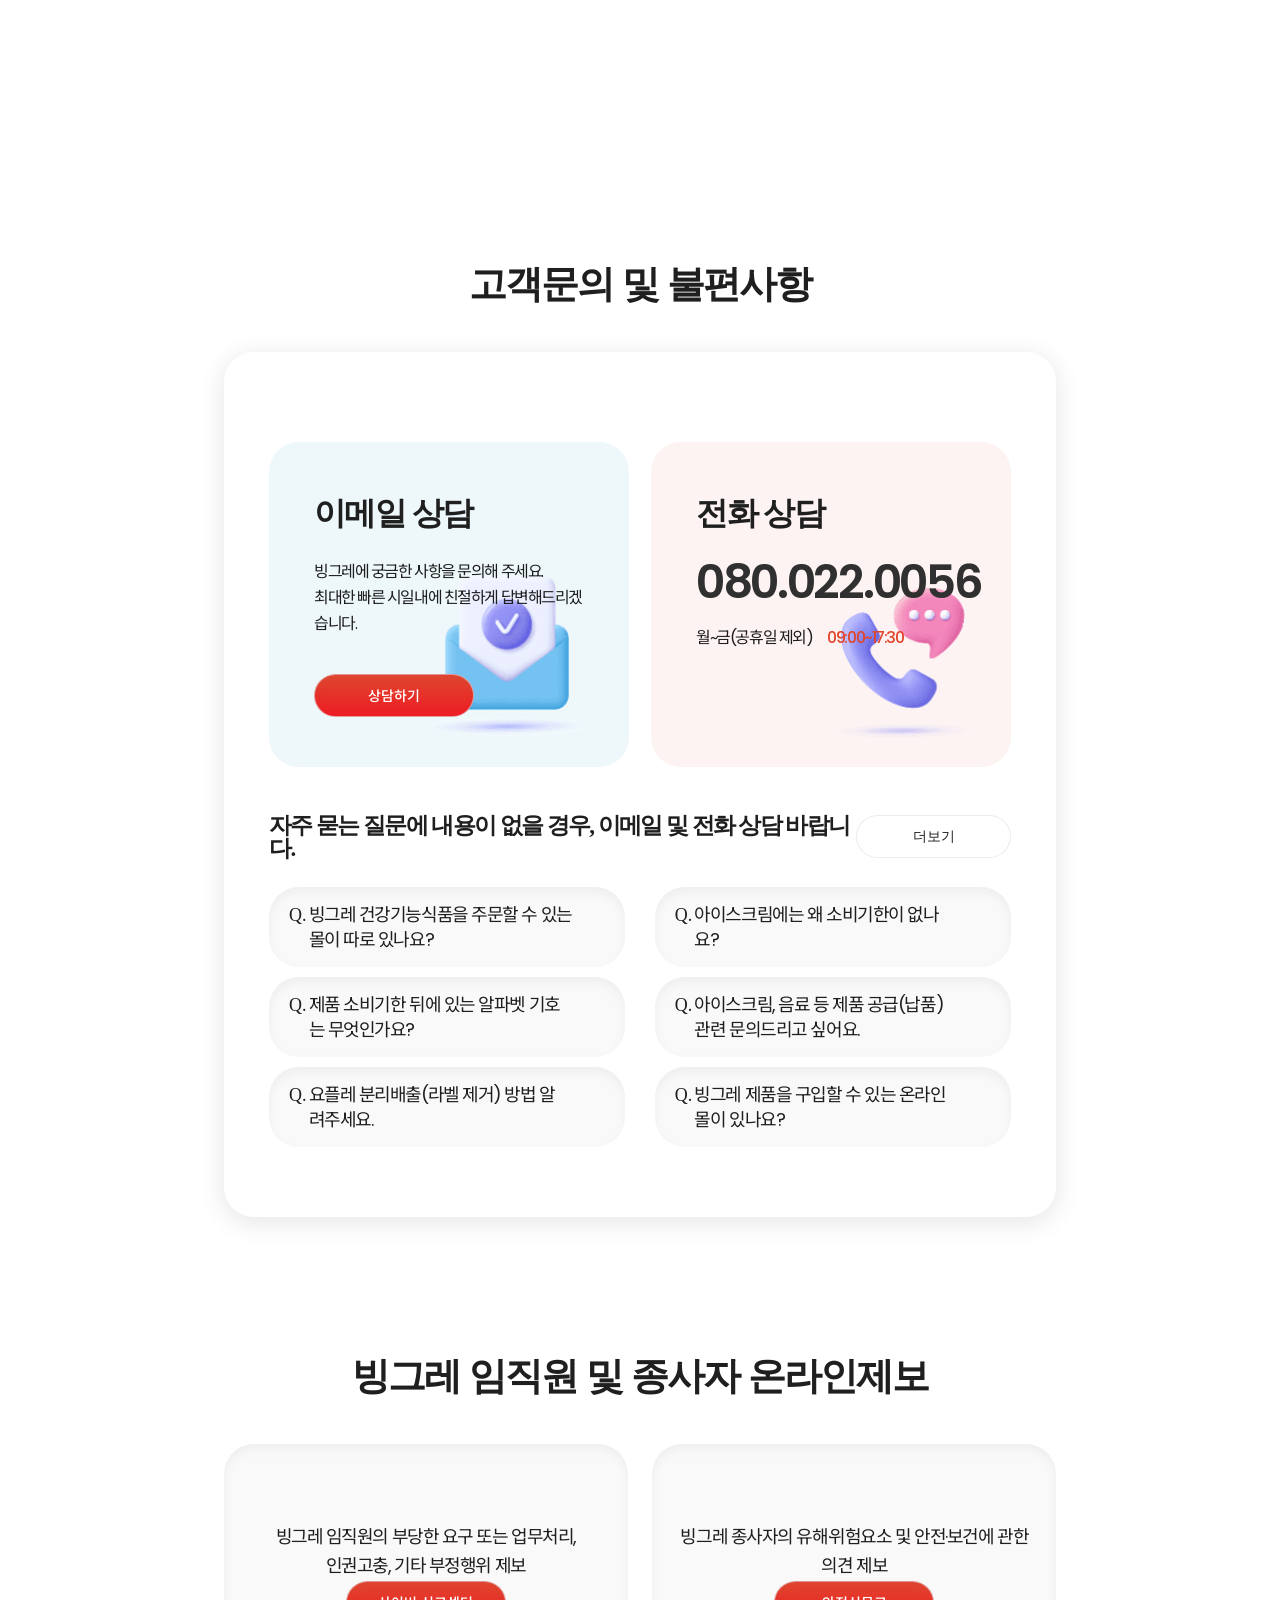
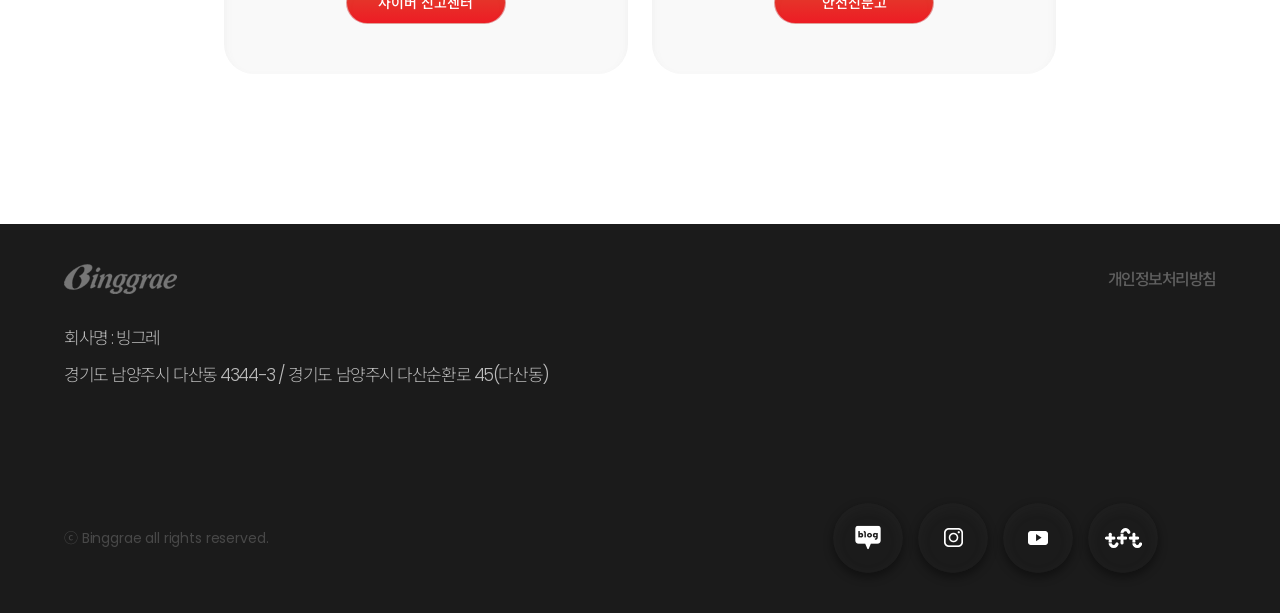
==== commit 86a56d92: "비주얼 반응형 완료" ====
--- a/index.html
+++ b/index.html
@@ -57,11 +57,13 @@
       rel="stylesheet"
       href="https://cdn.jsdelivr.net/npm/swiper@11/swiper-bundle.min.css"
     />
+    <link href="https://unpkg.com/aos@2.3.1/dist/aos.css" rel="stylesheet" />
     <!-- js -->
     <script src="js/main.js"></script>
     <script src="js/fix.js"></script>
     <!-- Swiper JS -->
     <script src="https://cdn.jsdelivr.net/npm/swiper@11/swiper-bundle.min.js"></script>
+    <script src="https://unpkg.com/aos@2.3.1/dist/aos.js"></script>
   </head>
   <body>
     <!-- fix메뉴 -->
@@ -73,10 +75,10 @@
       <a href="#" class="shop-btn">SHOP</a>
       <div class="top-dwon-btn">
         <button class="top-btn btn">
-          <img src="images/fix_arrow.png" alt="top-btn"/>
+          <img src="images/fix_arrow.png" alt="top-btn" />
         </button>
         <button class="down-btn btn">
-          <img src="images/fix_arrow.png" alt="down-btn"/>
+          <img src="images/fix_arrow.png" alt="down-btn" />
         </button>
       </div>
     </div>
@@ -244,7 +246,8 @@
       <section class="section section02">
         <div class="inner">
           <!-- 카테고리 -->
-          <div class="kategorie">
+          <div class="kategorie" data-aos="fade-up"
+     data-aos-duration="3000">
             <h3>행복한 빙그레의 맛!</h3>
             <!-- Swiper -->
             <div class="slider">
@@ -338,7 +341,7 @@
             </div>
           </div>
           <!-- 브랜드숍 -->
-          <div class="brand-shop">
+          <div class="brand-shop" data-aos="fade-up" data-aos-duration="3000">
             <h3>BRAND SHOP</h3>
             <!-- Swiper -->
             <div class="slider">
@@ -398,119 +401,129 @@
       <section class="section section03">
         <div class="inner">
           <!-- 고객문의 -->
-          <h3>고객문의 및 불편사항</h3>
-          <div class="qna_box">
-            <!-- 고객문의 상단 -->
-            <div class="qna_box_top">
-              <!-- 이메일 상담 -->
-              <div class="box email_box">
-                <h4>이메일 상담</h4>
+          <div class="qna_box_wrap" data-aos="fade-up" data-aos-duration="3000">
+            <h3>고객문의 및 불편사항</h3>
+            <div class="qna_box">
+              <!-- 고객문의 상단 -->
+              <div class="qna_box_top">
+                <!-- 이메일 상담 -->
+                <div class="box email_box">
+                  <h4>이메일 상담</h4>
+                  <p>
+                    빙그레에 궁금한 사항을 문의해 주세요.<br />
+                    최대한 빠른 시일내에 친절하게 답변해드리겠습니다.
+                  </p>
+                  <a href="#" class="qna_btn">상담하기</a>
+                </div>
+                <!-- 전화 상담 -->
+                <div class="box phone_box">
+                  <h4>전화 상담</h4>
+                  <p class="phone">080.022.0056</p>
+                  <p class="time">
+                    월~금(공휴일 제외)
+                    <span>09:00~17:30</span>
+                  </p>
+                </div>
+              </div>
+              <!-- 고객문의 하단 -->
+              <div class="qna_box_bottom">
+                <div class="qna_box_bottom-f">
+                  <h4>
+                    자주 묻는 질문에 내용이 없을 경우, 이메일 및 전화 상담
+                    바랍니다.
+                  </h4>
+                  <button>더보기</button>
+                </div>
+                <ul class="qna_list">
+                  <li class="on">
+                    <p>
+                      <i>Q. </i>
+                      <span
+                        >빙그레 건강기능식품을 주문할 수 있는 몰이 따로
+                        있나요?</span
+                      >
+                    </p>
+                    <a href="#" class="link_arrow">
+                      <img src="images/link_arrow01.png" alt="arrow" />
+                    </a>
+                  </li>
+                  <li class="on">
+                    <p>
+                      <i>Q. </i>
+                      <span>아이스크림에는 왜 소비기한이 없나요?</span>
+                    </p>
+                    <a href="#" class="link_arrow">
+                      <img src="images/link_arrow01.png" alt="arrow" />
+                    </a>
+                  </li>
+                  <li class="on">
+                    <p>
+                      <i>Q. </i>
+                      <span
+                        >제품 소비기한 뒤에 있는 알파벳 기호는 무엇인가요?</span
+                      >
+                    </p>
+                    <a href="#" class="link_arrow">
+                      <img src="images/link_arrow01.png" alt="arrow" />
+                    </a>
+                  </li>
+                  <li class="on">
+                    <p>
+                      <i>Q. </i>
+                      <span
+                        >아이스크림, 음료 등 제품 공급(납품) 관련 문의드리고
+                        싶어요.</span
+                      >
+                    </p>
+                    <a href="#" class="link_arrow">
+                      <img src="images/link_arrow01.png" alt="arrow" />
+                    </a>
+                  </li>
+                  <li class="on">
+                    <p>
+                      <i>Q. </i>
+                      <span>요플레 분리배출(라벨 제거) 방법 알려주세요.</span>
+                    </p>
+                    <a href="#" class="link_arrow">
+                      <img src="images/link_arrow01.png" alt="arrow" />
+                    </a>
+                  </li>
+                  <li class="on">
+                    <p>
+                      <i>Q. </i>
+                      <span
+                        >빙그레 제품을 구입할 수 있는 온라인 몰이 있나요?</span
+                      >
+                    </p>
+                    <a href="#" class="link_arrow">
+                      <img src="images/link_arrow01.png" alt="arrow" />
+                    </a>
+                  </li>
+                </ul>
+              </div>
+            </div>
+          </div>
+          <!-- 온라인제보 -->
+          <div
+            class="online_box_wrap"
+            data-aos="fade-up"
+            data-aos-duration="3000"
+          >
+            <h3>빙그레 임직원 및 종사자 온라인제보</h3>
+            <div class="online">
+              <div class="cyber_box">
                 <p>
-                  빙그레에 궁금한 사항을 문의해 주세요.<br />
-                  최대한 빠른 시일내에 친절하게 답변해드리겠습니다.
+                  빙그레 임직원의 부당한 요구 또는 업무처리, <br />
+                  인권고충, 기타 부정행위 제보
                 </p>
-                <a href="#" class="qna_btn">상담하기</a>
-              </div>
-              <!-- 전화 상담 -->
-              <div class="box phone_box">
-                <h4>전화 상담</h4>
-                <p class="phone">080.022.0056</p>
-                <p class="time">
-                  월~금(공휴일 제외)
-                  <span>09:00~17:30</span>
+                <a href="#">사이버 신고센터</a>
+              </div>
+              <div class="safe_box">
+                <p>
+                  빙그레 종사자의 유해·위험요소 및 안전·보건에 관한 의견 제보
                 </p>
-              </div>
-            </div>
-            <!-- 고객문의 하단 -->
-            <div class="qna_box_bottom">
-              <div class="qna_box_bottom-f">
-                <h4>
-                  자주 묻는 질문에 내용이 없을 경우, 이메일 및 전화 상담
-                  바랍니다.
-                </h4>
-                <button>더보기</button>
-              </div>
-              <ul class="qna_list">
-                <li class="on">
-                  <p>
-                    <i>Q. </i>
-                    <span
-                      >빙그레 건강기능식품을 주문할 수 있는 몰이 따로
-                      있나요?</span
-                    >
-                  </p>
-                  <a href="#" class="link_arrow">
-                    <img src="images/link_arrow01.png" alt="arrow" />
-                  </a>
-                </li>
-                <li class="on">
-                  <p>
-                    <i>Q. </i>
-                    <span>아이스크림에는 왜 소비기한이 없나요?</span>
-                  </p>
-                  <a href="#" class="link_arrow">
-                    <img src="images/link_arrow01.png" alt="arrow" />
-                  </a>
-                </li>
-                <li class="on">
-                  <p>
-                    <i>Q. </i>
-                    <span
-                      >제품 소비기한 뒤에 있는 알파벳 기호는 무엇인가요?</span
-                    >
-                  </p>
-                  <a href="#" class="link_arrow">
-                    <img src="images/link_arrow01.png" alt="arrow" />
-                  </a>
-                </li>
-                <li class="on">
-                  <p>
-                    <i>Q. </i>
-                    <span
-                      >아이스크림, 음료 등 제품 공급(납품) 관련 문의드리고
-                      싶어요.</span
-                    >
-                  </p>
-                  <a href="#" class="link_arrow">
-                    <img src="images/link_arrow01.png" alt="arrow" />
-                  </a>
-                </li>
-                <li class="on">
-                  <p>
-                    <i>Q. </i>
-                    <span>요플레 분리배출(라벨 제거) 방법 알려주세요.</span>
-                  </p>
-                  <a href="#" class="link_arrow">
-                    <img src="images/link_arrow01.png" alt="arrow" />
-                  </a>
-                </li>
-                <li class="on">
-                  <p>
-                    <i>Q. </i>
-                    <span
-                      >빙그레 제품을 구입할 수 있는 온라인 몰이 있나요?</span
-                    >
-                  </p>
-                  <a href="#" class="link_arrow">
-                    <img src="images/link_arrow01.png" alt="arrow" />
-                  </a>
-                </li>
-              </ul>
-            </div>
-          </div>
-          <!-- 온라인제보 -->
-          <h3>빙그레 임직원 및 종사자 온라인제보</h3>
-          <div class="online">
-            <div class="cyber_box">
-              <p>
-                빙그레 임직원의 부당한 요구 또는 업무처리, <br />
-                인권고충, 기타 부정행위 제보
-              </p>
-              <a href="#">사이버 신고센터</a>
-            </div>
-            <div class="safe_box">
-              <p>빙그레 종사자의 유해·위험요소 및 안전·보건에 관한 의견 제보</p>
-              <a href="#">안전신문고</a>
+                <a href="#">안전신문고</a>
+              </div>
             </div>
           </div>
         </div>
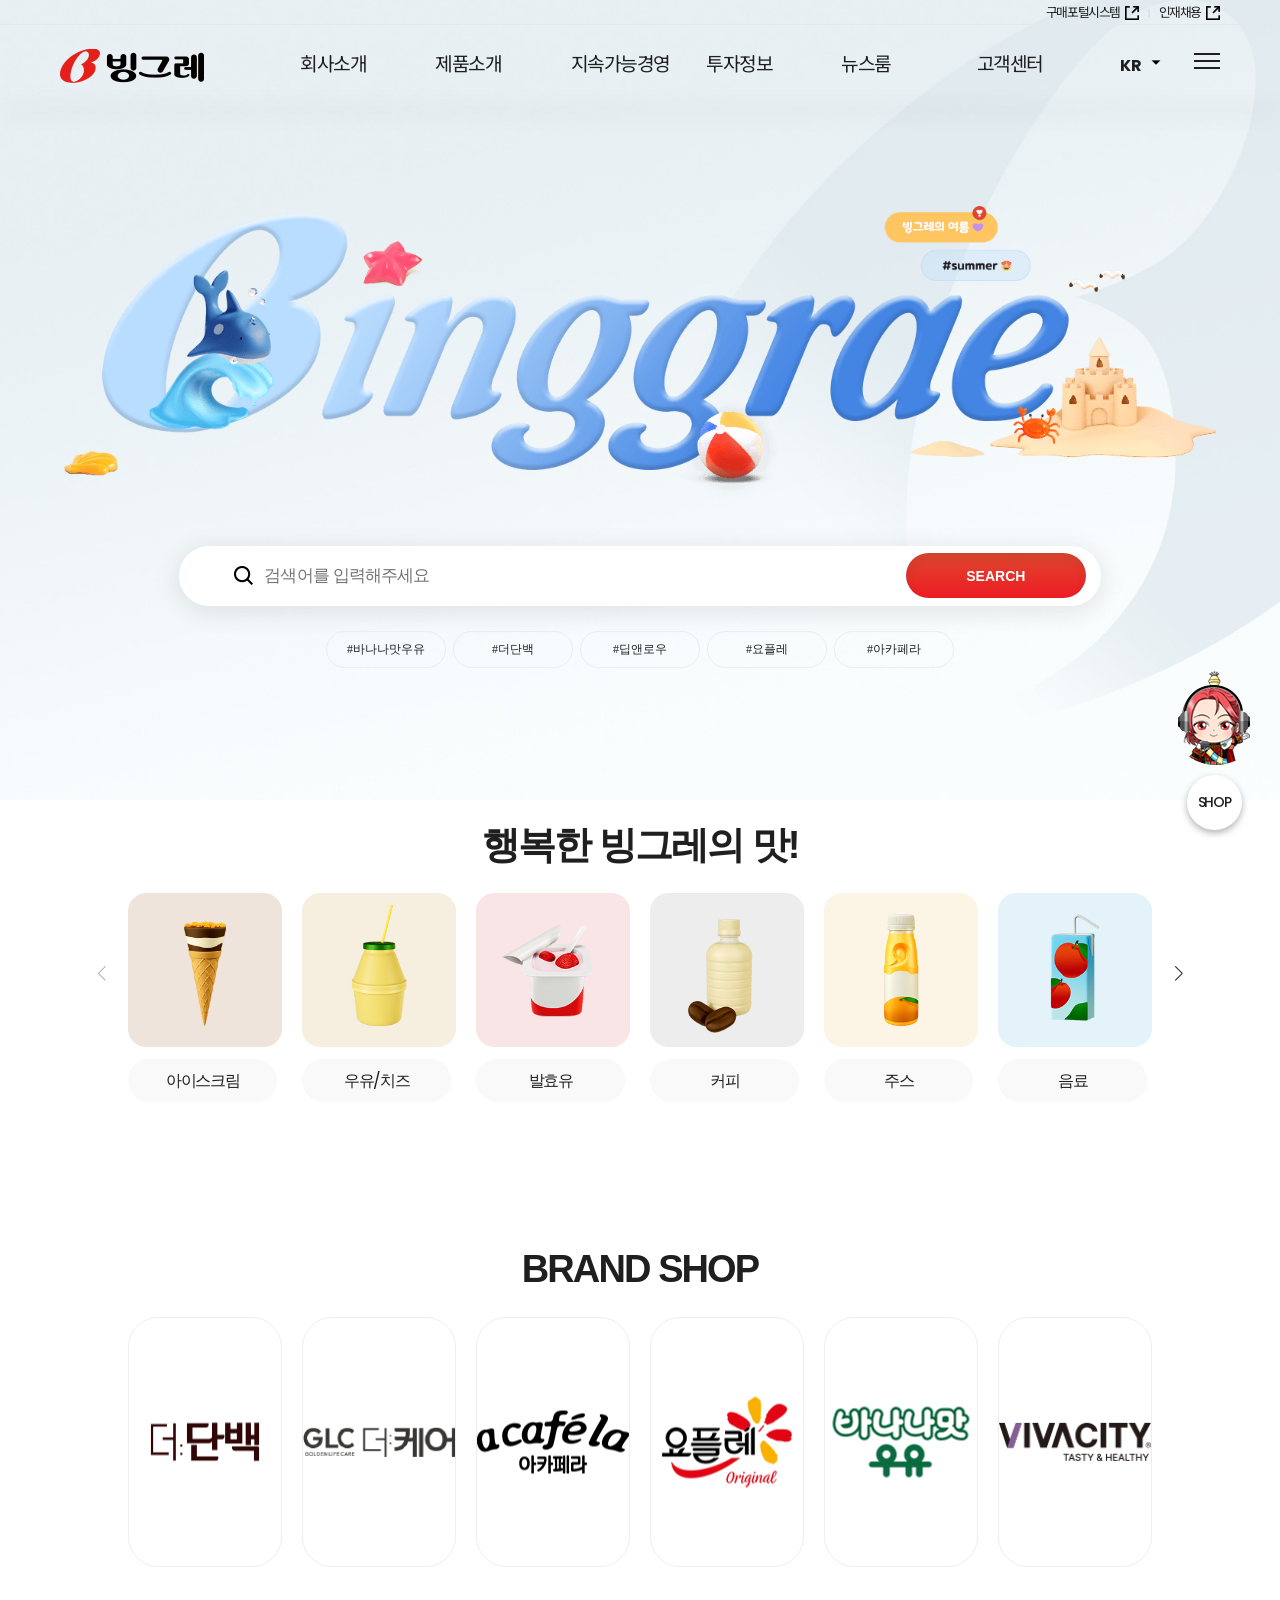
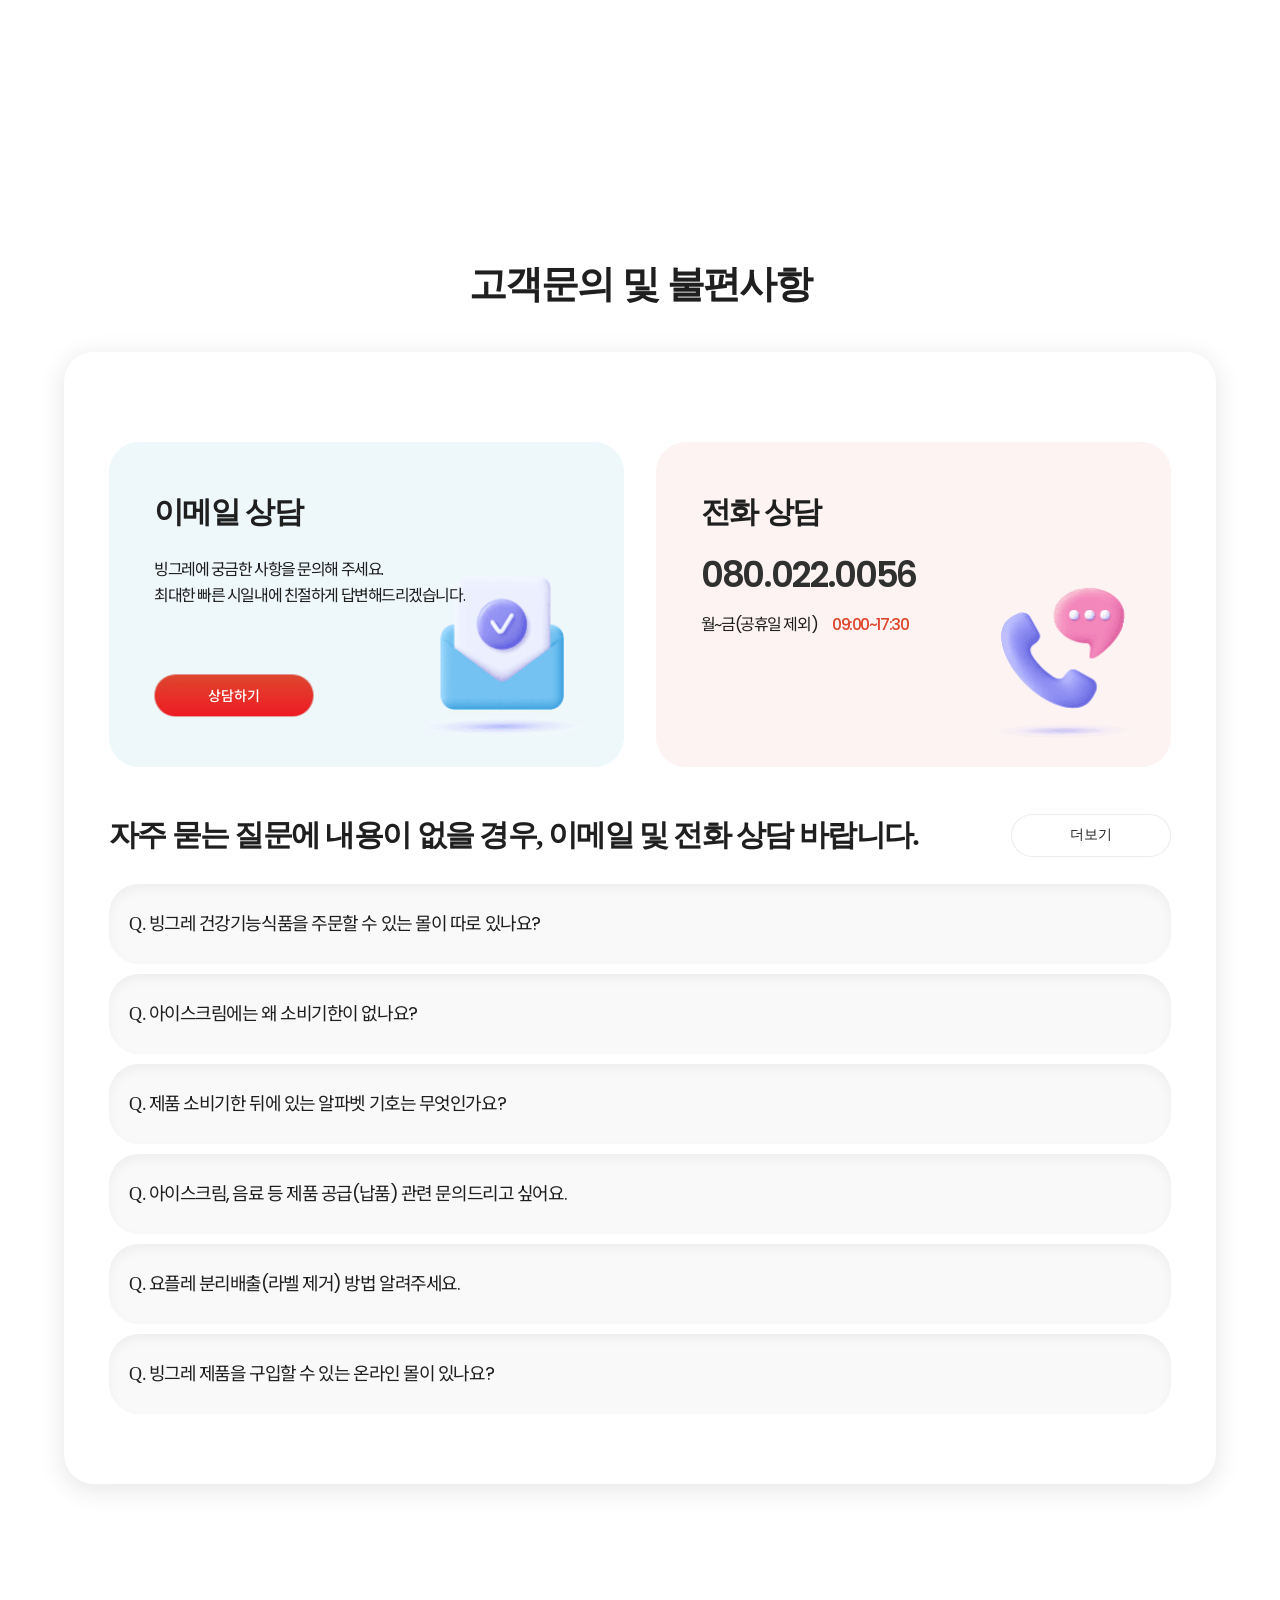
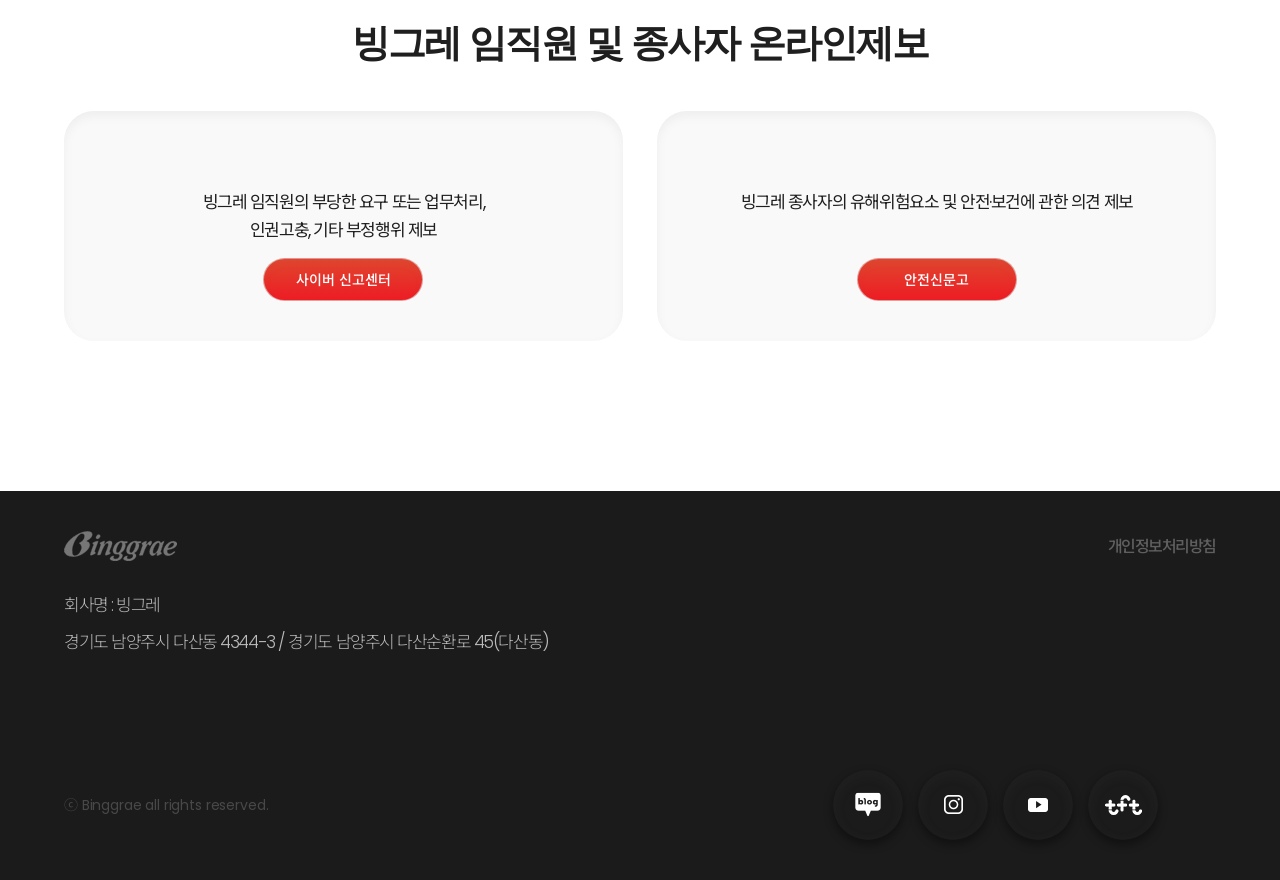
==== commit 61f22e07: "768px 반응형 작업 완료" ====
--- a/index.html
+++ b/index.html
@@ -246,8 +246,7 @@
       <section class="section section02">
         <div class="inner">
           <!-- 카테고리 -->
-          <div class="kategorie" data-aos="fade-up"
-     data-aos-duration="3000">
+          <div class="kategorie" data-aos="fade-up" data-aos-duration="3000">
             <h3>행복한 빙그레의 맛!</h3>
             <!-- Swiper -->
             <div class="slider">
@@ -259,7 +258,7 @@
                     <a href="#">
                       <img src="images/img_box_ice.png" alt="iceCream" />
                       <div class="sild_txt_box">
-                        <span>아이스크림</span>
+                        <span class="sild_txt_none">아이스크림</span>
                         <span class="sild_txt_hover">VIEW MORE</span>
                       </div>
                     </a>
@@ -268,7 +267,7 @@
                     <a href="#">
                       <img src="images/img_box_milk.png" alt="milk" />
                       <div class="sild_txt_box">
-                        <span>우유/치즈</span>
+                        <span class="sild_txt_none">우유/치즈</span>
                         <span class="sild_txt_hover">VIEW MORE</span>
                       </div>
                     </a>
@@ -277,7 +276,7 @@
                     <a href="#">
                       <img src="images/img_box_yogurt.png" alt="yogurt" />
                       <div class="sild_txt_box">
-                        <span>발효유</span>
+                        <span class="sild_txt_none">발효유</span>
                         <span class="sild_txt_hover">VIEW MORE</span>
                       </div>
                     </a>
@@ -286,7 +285,7 @@
                     <a href="#">
                       <img src="images/img_box_coffee.png" alt="coffee" />
                       <div class="sild_txt_box">
-                        <span>커피</span>
+                        <span class="sild_txt_none">커피</span>
                         <span class="sild_txt_hover">VIEW MORE</span>
                       </div>
                     </a>
@@ -295,7 +294,7 @@
                     <a href="#">
                       <img src="images/img_box_juice.png" alt="juice" />
                       <div class="sild_txt_box">
-                        <span>주스</span>
+                        <span class="sild_txt_none">주스</span>
                         <span class="sild_txt_hover">VIEW MORE</span>
                       </div>
                     </a>
@@ -304,7 +303,7 @@
                     <a href="#">
                       <img src="images/img_box_drink.png" alt="drink" />
                       <div class="sild_txt_box">
-                        <span>음료</span>
+                        <span class="sild_txt_none">음료</span>
                         <span class="sild_txt_hover">VIEW MORE</span>
                       </div>
                     </a>
@@ -313,7 +312,7 @@
                     <a href="#">
                       <img src="images/img_box_snack.png" alt="snack" />
                       <div class="sild_txt_box">
-                        <span>스낵/디저트</span>
+                        <span class="sild_txt_none">스낵/디저트</span>
                         <span class="sild_txt_hover">VIEW MORE</span>
                       </div>
                     </a>
@@ -322,7 +321,7 @@
                     <a href="#">
                       <img src="images/img_box_health.png" alt="health" />
                       <div class="sild_txt_box">
-                        <span>건강지향</span>
+                        <span class="sild_txt_none">건강지향</span>
                         <span class="sild_txt_hover">VIEW MORE</span>
                       </div>
                     </a>
@@ -331,7 +330,7 @@
                     <a href="#">
                       <img src="images/img_box_export.png" alt="export" />
                       <div class="sild_txt_box">
-                        <span>수출제품</span>
+                        <span class="sild_txt_none">수출제품</span>
                         <span class="sild_txt_hover">VIEW MORE</span>
                       </div>
                     </a>
@@ -410,8 +409,11 @@
                 <div class="box email_box">
                   <h4>이메일 상담</h4>
                   <p>
-                    빙그레에 궁금한 사항을 문의해 주세요.<br />
-                    최대한 빠른 시일내에 친절하게 답변해드리겠습니다.
+                    빙그레에 궁금한 사항을 <br class="mo" />문의해 주세요.<br />
+                    <span>
+                      최대한 빠른 시일내에 <br class="mo" />친절하게
+                      답변해드리겠습니다.
+                    </span>
                   </p>
                   <a href="#" class="qna_btn">상담하기</a>
                 </div>
@@ -444,7 +446,8 @@
                       >
                     </p>
                     <a href="#" class="link_arrow">
-                      <img src="images/link_arrow01.png" alt="arrow" />
+                      <img src="images/link_arrow01.png" alt="arrow" class="pc" />
+                      <img src="images/m_link_arrow01.png" alt="arrow" class="mo">
                     </a>
                   </li>
                   <li class="on">
@@ -453,7 +456,8 @@
                       <span>아이스크림에는 왜 소비기한이 없나요?</span>
                     </p>
                     <a href="#" class="link_arrow">
-                      <img src="images/link_arrow01.png" alt="arrow" />
+                      <img src="images/link_arrow01.png" alt="arrow" class="pc" />
+                      <img src="images/m_link_arrow01.png" alt="arrow" class="mo">
                     </a>
                   </li>
                   <li class="on">
@@ -464,7 +468,8 @@
                       >
                     </p>
                     <a href="#" class="link_arrow">
-                      <img src="images/link_arrow01.png" alt="arrow" />
+                      <img src="images/link_arrow01.png" alt="arrow" class="pc" />
+                      <img src="images/m_link_arrow01.png" alt="arrow" class="mo">
                     </a>
                   </li>
                   <li class="on">
@@ -476,7 +481,8 @@
                       >
                     </p>
                     <a href="#" class="link_arrow">
-                      <img src="images/link_arrow01.png" alt="arrow" />
+                      <img src="images/link_arrow01.png" alt="arrow" class="pc" />
+                      <img src="images/m_link_arrow01.png" alt="arrow" class="mo">
                     </a>
                   </li>
                   <li class="on">
@@ -485,7 +491,8 @@
                       <span>요플레 분리배출(라벨 제거) 방법 알려주세요.</span>
                     </p>
                     <a href="#" class="link_arrow">
-                      <img src="images/link_arrow01.png" alt="arrow" />
+                      <img src="images/link_arrow01.png" alt="arrow" class="pc" />
+                      <img src="images/m_link_arrow01.png" alt="arrow" class="mo">
                     </a>
                   </li>
                   <li class="on">
@@ -496,7 +503,8 @@
                       >
                     </p>
                     <a href="#" class="link_arrow">
-                      <img src="images/link_arrow01.png" alt="arrow" />
+                      <img src="images/link_arrow01.png" alt="arrow" class="pc" />
+                      <img src="images/m_link_arrow01.png" alt="arrow" class="mo">
                     </a>
                   </li>
                 </ul>
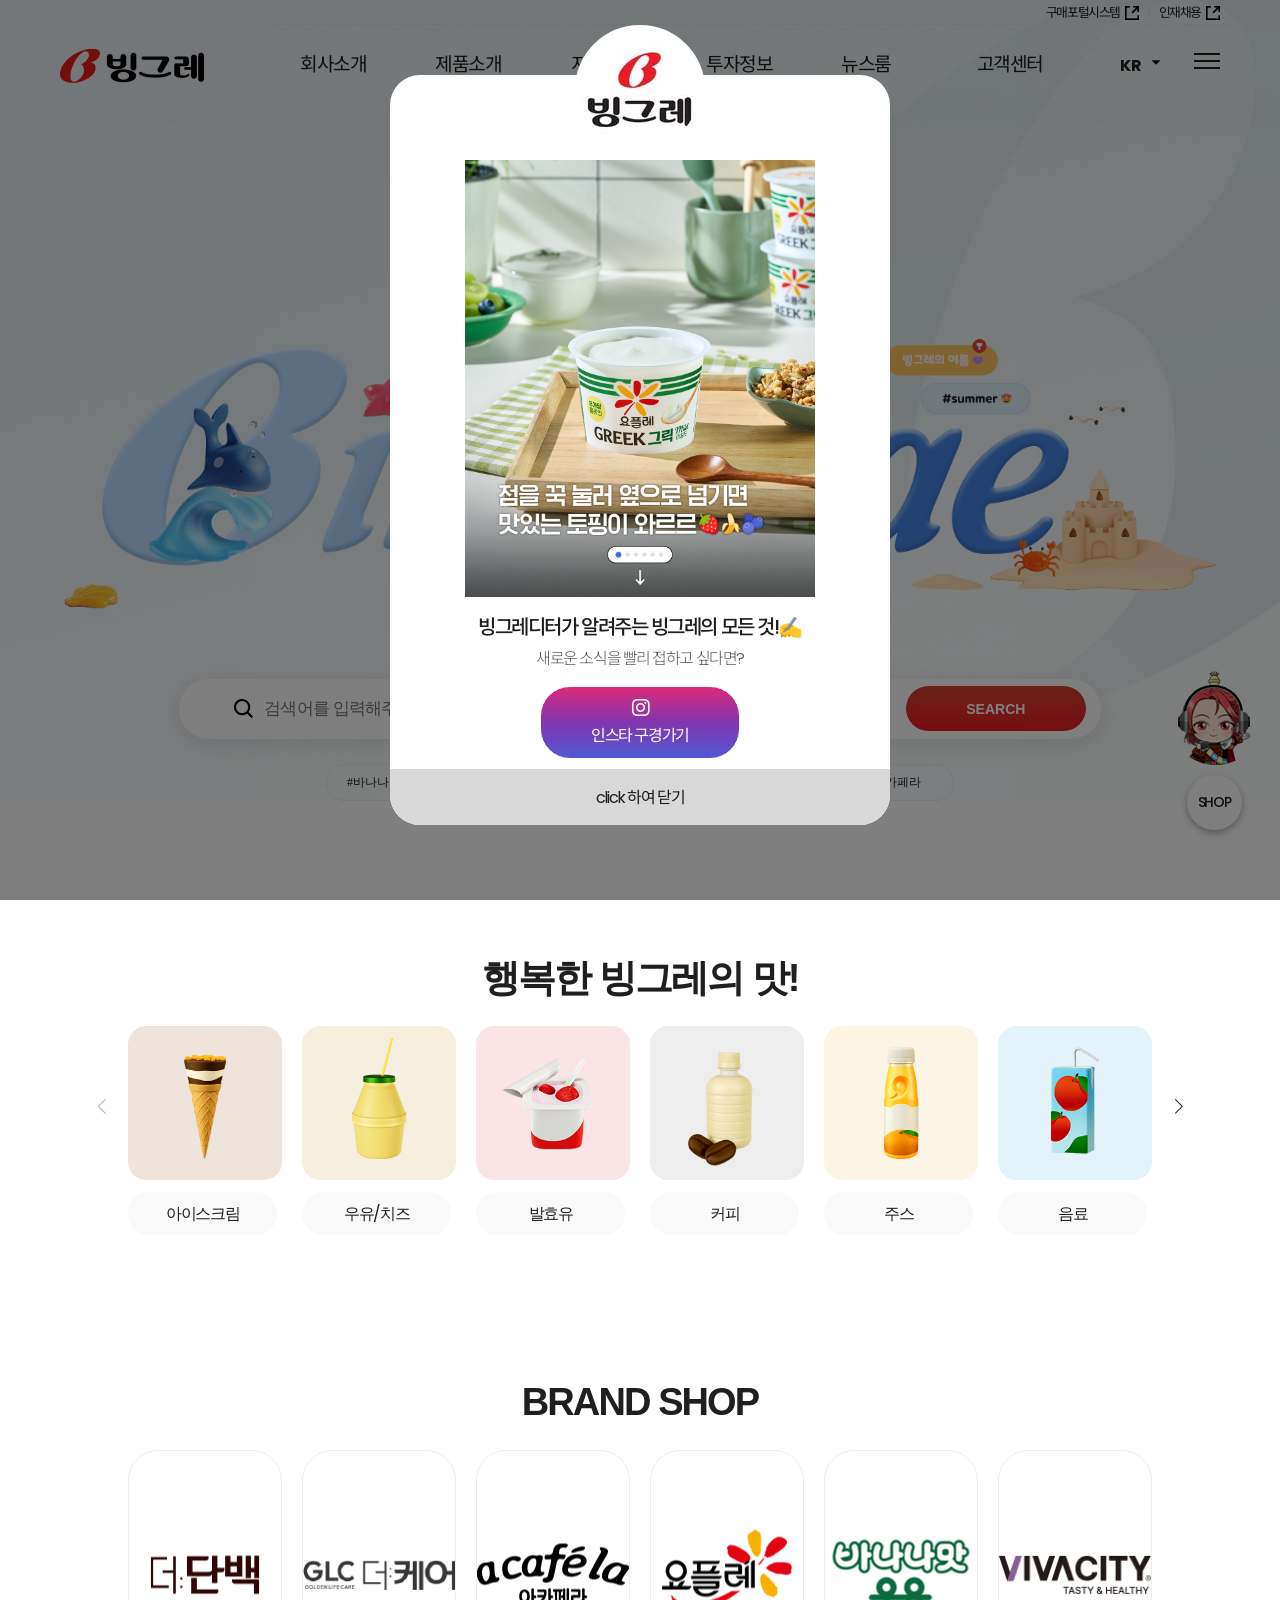
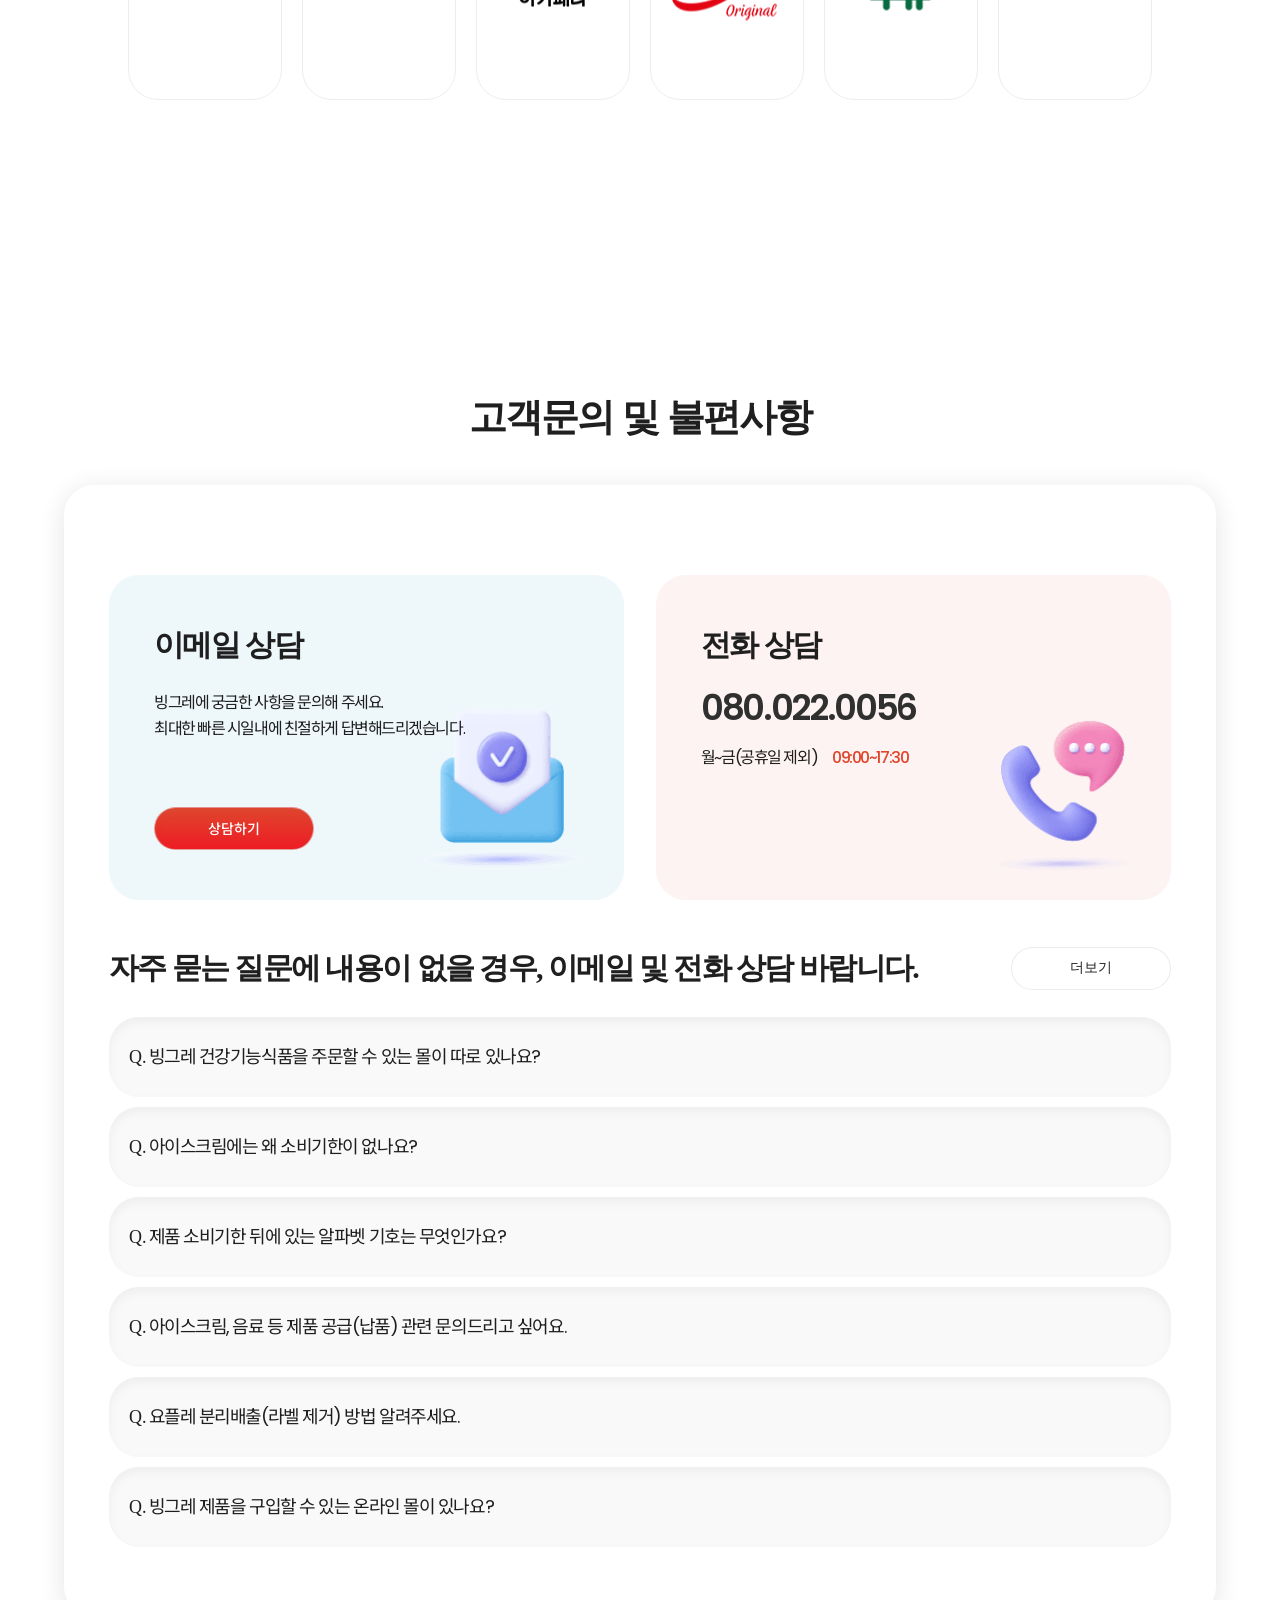
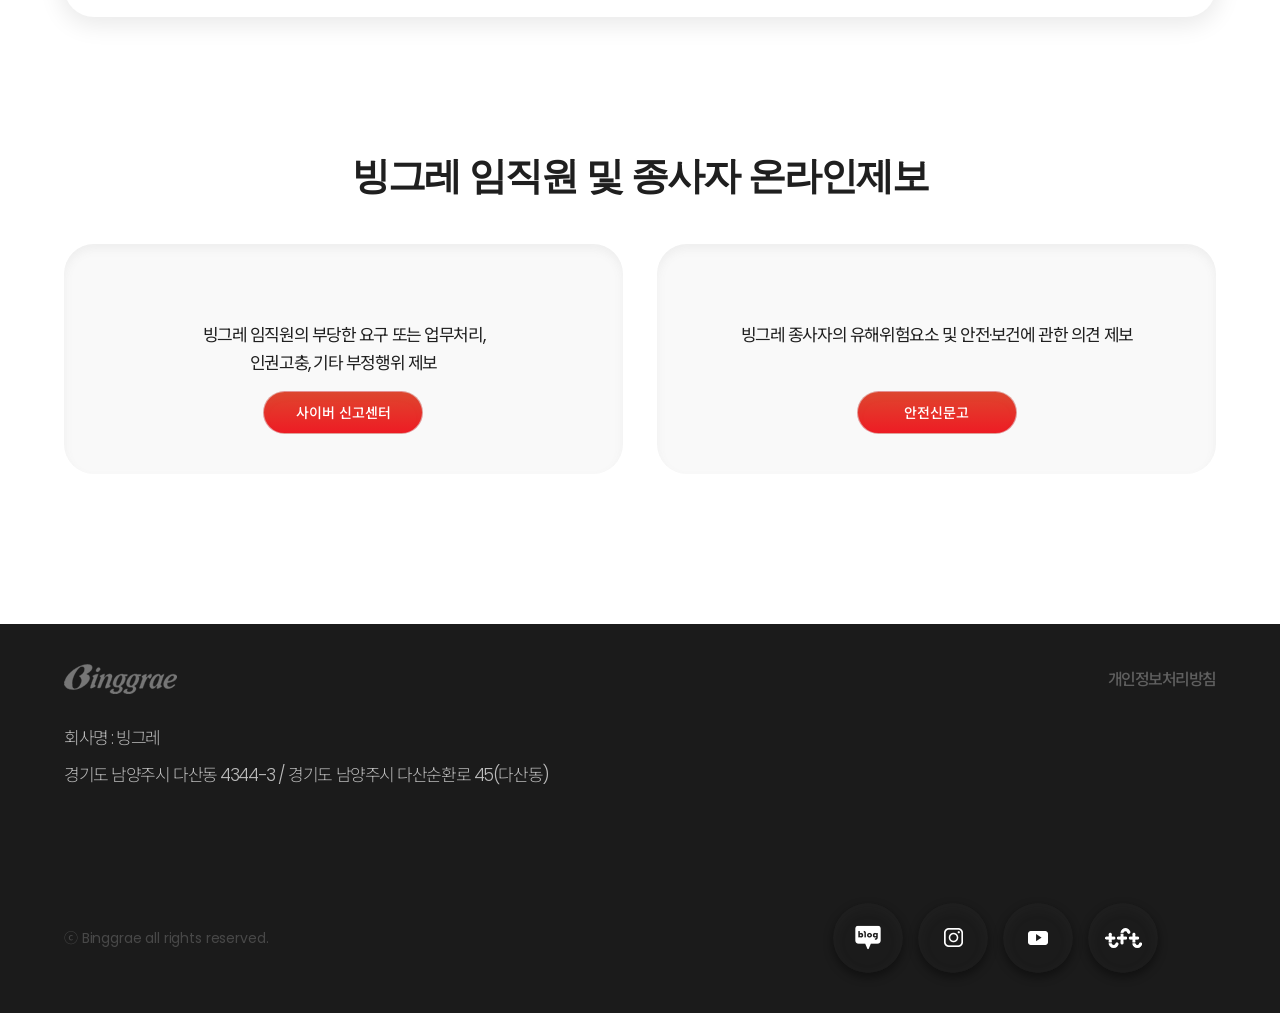
==== commit 5c36b762: "모달창 작업 완료, 사이드 메뉴 작업 시작" ====
--- a/index.html
+++ b/index.html
@@ -58,6 +58,14 @@
       href="https://cdn.jsdelivr.net/npm/swiper@11/swiper-bundle.min.css"
     />
     <link href="https://unpkg.com/aos@2.3.1/dist/aos.css" rel="stylesheet" />
+    <!-- 폰트어썸 -->
+    <link
+      rel="stylesheet"
+      href="https://cdnjs.cloudflare.com/ajax/libs/font-awesome/6.5.2/css/all.min.css"
+      integrity="sha512-SnH5WK+bZxgPHs44uWIX+LLJAJ9/2PkPKZ5QiAj6Ta86w+fsb2TkcmfRyVX3pBnMFcV7oQPJkl9QevSCWr3W6A=="
+      crossorigin="anonymous"
+      referrerpolicy="no-referrer"
+    />
     <!-- js -->
     <script src="js/main.js"></script>
     <script src="js/fix.js"></script>
@@ -66,6 +74,25 @@
     <script src="https://unpkg.com/aos@2.3.1/dist/aos.js"></script>
   </head>
   <body>
+    <!-- 모달창(팝업창) -->
+    <div class="modal-wrap">
+      <div class="modal-main">
+        <span class="modal-logo"></span>
+        <img src="images/modal_01.jpg" alt="instar" />
+        <p class="modal-notice">
+          빙그레디터가 알려주는 빙그레의 모든 것!✍️ <br />
+          <span>새로운 소식을 빨리 접하고 싶다면?</span>
+        </p>
+        <a href="https://www.instagram.com/binggraekorea/" target="_blank">
+          <i class="fa-brands fa-instagram"></i><br />
+          인스타 구경가기
+        </a>
+        <!-- 모달 창 닫기 -->
+        <div class="modal-close">
+          <i>click 하여 닫기</i>
+        </div>
+      </div>
+    </div>
     <!-- fix메뉴 -->
     <div class="fix-menu-wrap">
       <a href="#" class="chat-btn">
@@ -211,6 +238,29 @@
             </div>
           </div>
         </header>
+        <!-- 사이드 메뉴 -->
+        <nav class="hamburger_menu">
+          <div class="side_bg"></div>
+          <div class="side_menu">
+            <div class="side_menu_top">
+              <ul>
+                <li><a href="#">
+                  <span>구매포털시스템</span>
+                  <img src="images/link_arrow02.png" alt="link_arrow">
+                </a></li>
+                <li><a href="#">
+                  <span>인재채용</span>
+                  <img src="images/link_arrow02.png" alt="link_arrow">
+                </a></li>
+              </ul>
+              <button>
+                <img src="images/ham_close.png" alt="close">
+              </button>
+            </div>
+            <div class="side_menu_nav"></div>
+            <div class="side_menu_bottom"></div>
+          </div>
+        </nav>
         <!-- 비주얼 -->
         <div class="inner">
           <!-- 배너(비주얼) -->
@@ -446,8 +496,16 @@
                       >
                     </p>
                     <a href="#" class="link_arrow">
-                      <img src="images/link_arrow01.png" alt="arrow" class="pc" />
-                      <img src="images/m_link_arrow01.png" alt="arrow" class="mo">
+                      <img
+                        src="images/link_arrow01.png"
+                        alt="arrow"
+                        class="pc"
+                      />
+                      <img
+                        src="images/m_link_arrow01.png"
+                        alt="arrow"
+                        class="mo"
+                      />
                     </a>
                   </li>
                   <li class="on">
@@ -456,8 +514,16 @@
                       <span>아이스크림에는 왜 소비기한이 없나요?</span>
                     </p>
                     <a href="#" class="link_arrow">
-                      <img src="images/link_arrow01.png" alt="arrow" class="pc" />
-                      <img src="images/m_link_arrow01.png" alt="arrow" class="mo">
+                      <img
+                        src="images/link_arrow01.png"
+                        alt="arrow"
+                        class="pc"
+                      />
+                      <img
+                        src="images/m_link_arrow01.png"
+                        alt="arrow"
+                        class="mo"
+                      />
                     </a>
                   </li>
                   <li class="on">
@@ -468,8 +534,16 @@
                       >
                     </p>
                     <a href="#" class="link_arrow">
-                      <img src="images/link_arrow01.png" alt="arrow" class="pc" />
-                      <img src="images/m_link_arrow01.png" alt="arrow" class="mo">
+                      <img
+                        src="images/link_arrow01.png"
+                        alt="arrow"
+                        class="pc"
+                      />
+                      <img
+                        src="images/m_link_arrow01.png"
+                        alt="arrow"
+                        class="mo"
+                      />
                     </a>
                   </li>
                   <li class="on">
@@ -481,8 +555,16 @@
                       >
                     </p>
                     <a href="#" class="link_arrow">
-                      <img src="images/link_arrow01.png" alt="arrow" class="pc" />
-                      <img src="images/m_link_arrow01.png" alt="arrow" class="mo">
+                      <img
+                        src="images/link_arrow01.png"
+                        alt="arrow"
+                        class="pc"
+                      />
+                      <img
+                        src="images/m_link_arrow01.png"
+                        alt="arrow"
+                        class="mo"
+                      />
                     </a>
                   </li>
                   <li class="on">
@@ -491,8 +573,16 @@
                       <span>요플레 분리배출(라벨 제거) 방법 알려주세요.</span>
                     </p>
                     <a href="#" class="link_arrow">
-                      <img src="images/link_arrow01.png" alt="arrow" class="pc" />
-                      <img src="images/m_link_arrow01.png" alt="arrow" class="mo">
+                      <img
+                        src="images/link_arrow01.png"
+                        alt="arrow"
+                        class="pc"
+                      />
+                      <img
+                        src="images/m_link_arrow01.png"
+                        alt="arrow"
+                        class="mo"
+                      />
                     </a>
                   </li>
                   <li class="on">
@@ -503,8 +593,16 @@
                       >
                     </p>
                     <a href="#" class="link_arrow">
-                      <img src="images/link_arrow01.png" alt="arrow" class="pc" />
-                      <img src="images/m_link_arrow01.png" alt="arrow" class="mo">
+                      <img
+                        src="images/link_arrow01.png"
+                        alt="arrow"
+                        class="pc"
+                      />
+                      <img
+                        src="images/m_link_arrow01.png"
+                        alt="arrow"
+                        class="mo"
+                      />
                     </a>
                   </li>
                 </ul>
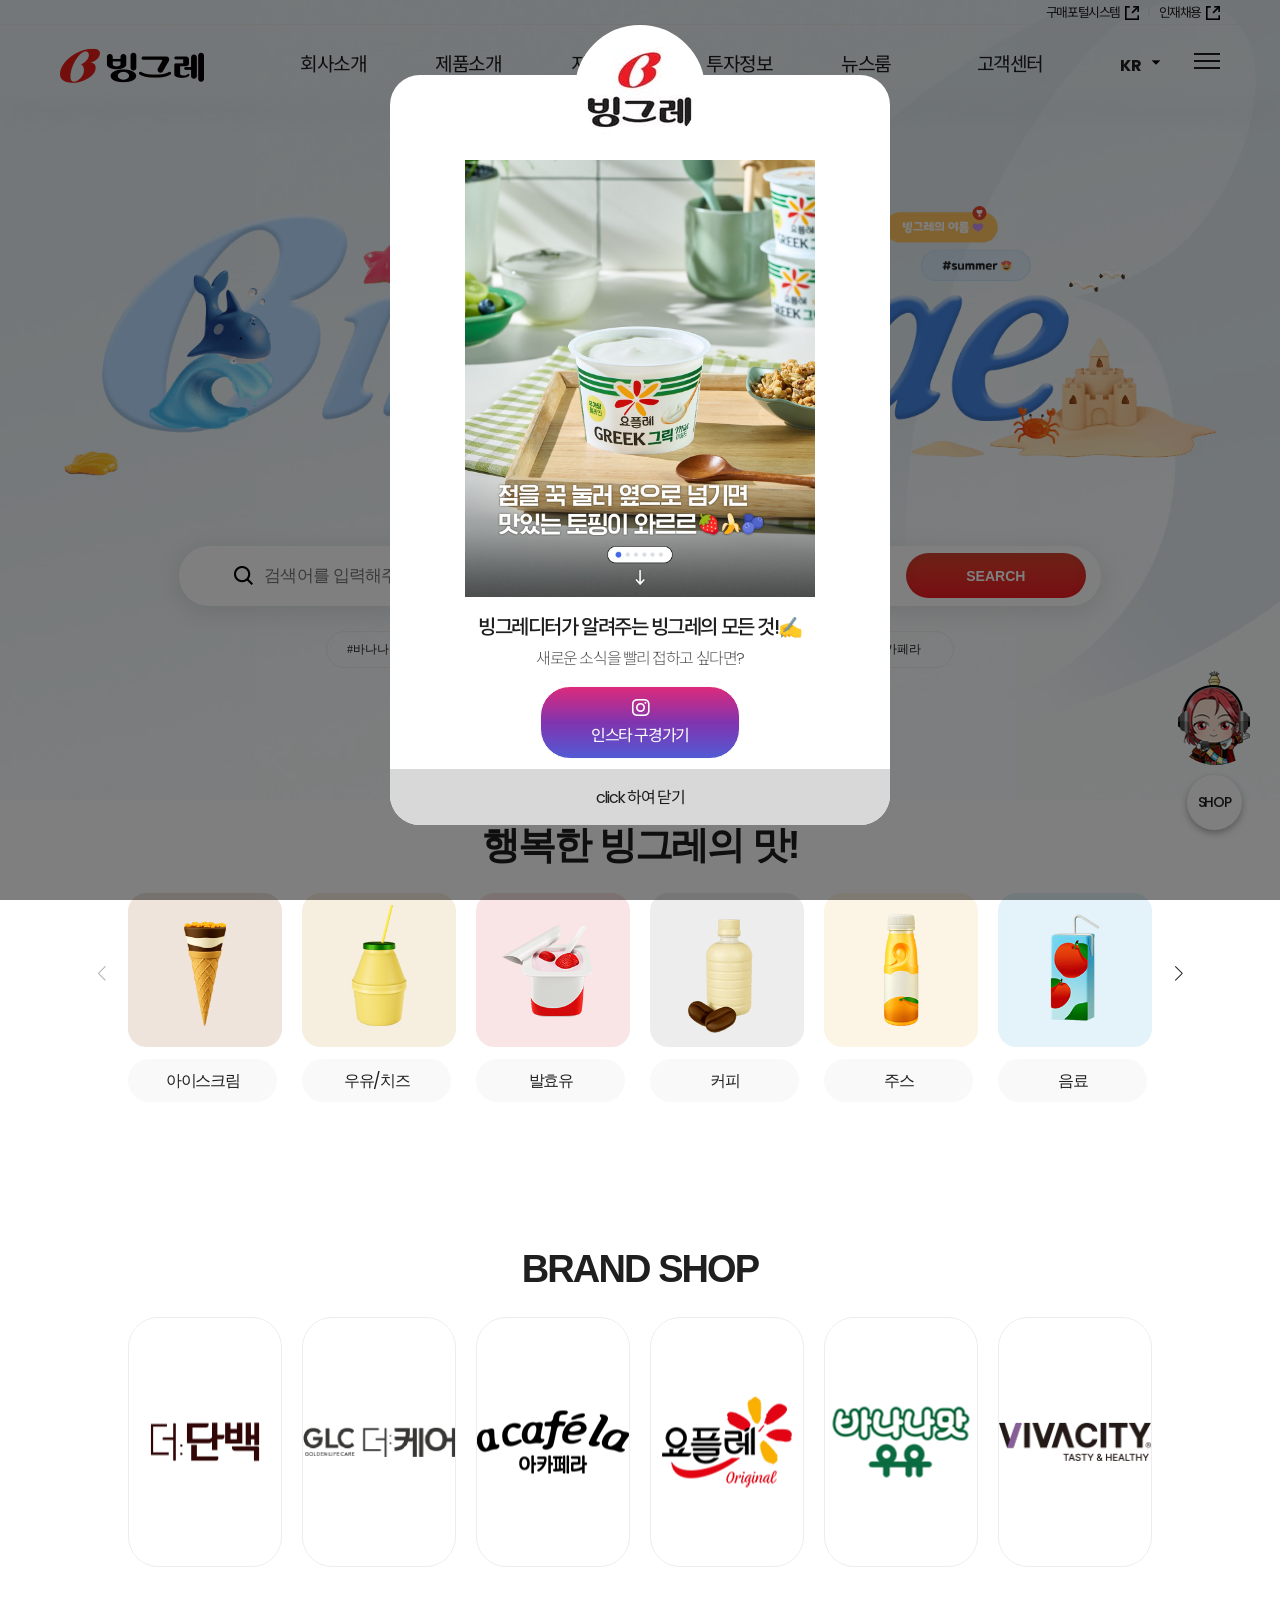
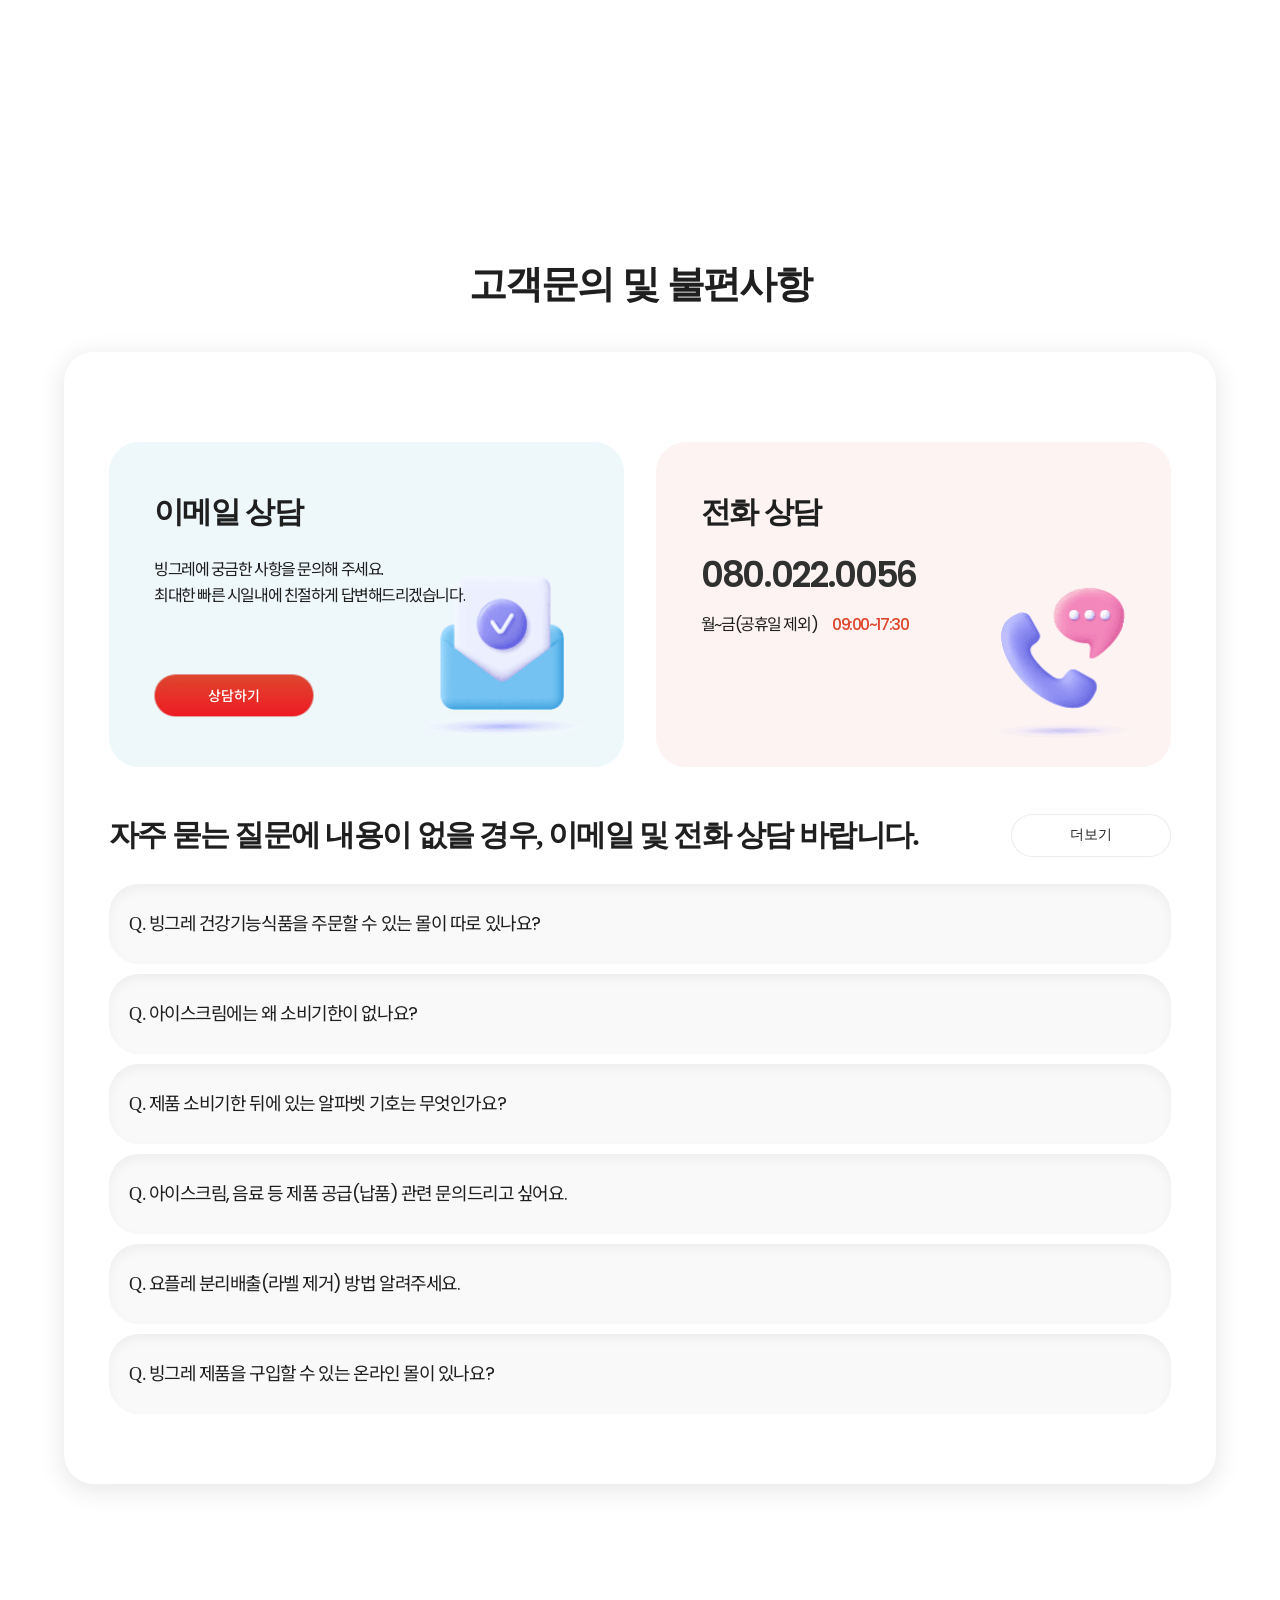
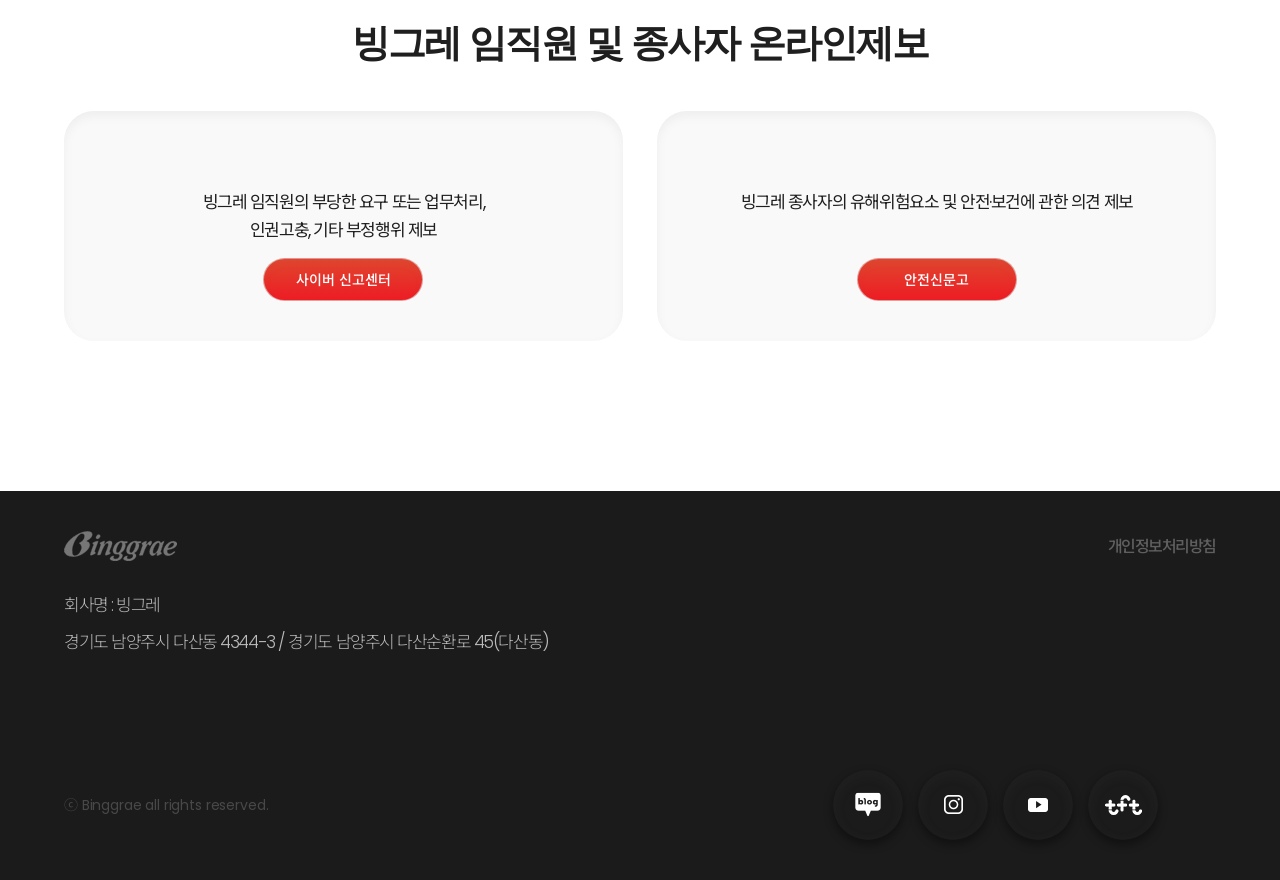
==== commit 9ffb915e: "사이드 메뉴 포기" ====
--- a/index.html
+++ b/index.html
@@ -238,29 +238,6 @@
             </div>
           </div>
         </header>
-        <!-- 사이드 메뉴 -->
-        <nav class="hamburger_menu">
-          <div class="side_bg"></div>
-          <div class="side_menu">
-            <div class="side_menu_top">
-              <ul>
-                <li><a href="#">
-                  <span>구매포털시스템</span>
-                  <img src="images/link_arrow02.png" alt="link_arrow">
-                </a></li>
-                <li><a href="#">
-                  <span>인재채용</span>
-                  <img src="images/link_arrow02.png" alt="link_arrow">
-                </a></li>
-              </ul>
-              <button>
-                <img src="images/ham_close.png" alt="close">
-              </button>
-            </div>
-            <div class="side_menu_nav"></div>
-            <div class="side_menu_bottom"></div>
-          </div>
-        </nav>
         <!-- 비주얼 -->
         <div class="inner">
           <!-- 배너(비주얼) -->
@@ -697,5 +674,124 @@
         </div>
       </footer>
     </div>
+    <!-- 사이드 메뉴 -->
+    <!-- <nav class="hamburger_menu">
+      <div class="side_bg"></div>
+      <div class="side_menu">
+        <div class="side_menu_top">
+          <ul>
+            <li>
+              <a href="#">
+                <span>구매포털시스템</span>
+                <img src="images/link_arrow02.png" alt="link_arrow" />
+              </a>
+            </li>
+            <li>
+              <a href="#">
+                <span>인재채용</span>
+                <img src="images/link_arrow02.png" alt="link_arrow" />
+              </a>
+            </li>
+          </ul>
+          <button>
+            <img src="images/ham_close.png" alt="close" />
+          </button>
+        </div>
+        <div class="side_menu_nav">
+          <ul class="depth1">
+            <li>
+              <a href="#">
+                회사소개
+                <img src="images/m_ham_menu_btn.png" alt="btn">
+              </a>
+              <ul class="depth2">
+                <li><a href="#">CEO인사말</a></li>
+                <li><a href="#">경영이념</a></li>
+                <li><a href="#">사업분야</a></li>
+                <li><a href="#">히스토리</a></li>
+                <li><a href="#">사업장 소개</a></li>
+              </ul>
+            </li>
+            <li>
+              <a href="#">
+                제품소개
+                <img src="images/m_ham_menu_btn.png" alt="btn">
+              </a>
+              <ul class="depth2">
+                <li><a href="#">아이스크림</a></li>
+                <li><a href="#">우유/치즈</a></li>
+                <li><a href="#">발효유</a></li>
+                <li><a href="#">커피</a></li>
+                <li><a href="#">주스</a></li>
+                <li><a href="#">음료</a></li>
+                <li><a href="#">스낵/디저트</a></li>
+                <li><a href="#">건강지향</a></li>
+                <li><a href="#">수출제품</a></li>
+              </ul>
+            </li>
+            <li>
+              <a href="#">
+                지속가능경영
+                <img src="images/m_ham_menu_btn.png" alt="btn">
+              </a>
+              <ul class="depth2">
+                <li><a href="#">지속가능경영 체계</a></li>
+                <li><a href="#">Eco-Friendly</a></li>
+                <li><a href="#">Shared Value</a></li>
+                <li><a href="#">Global Integrity</a></li>
+                <li><a href="#">윤리준법경영</a></li>
+                <li><a href="#">사회공헌</a></li>
+                <li><a href="#">보고서 및 정책</a></li>
+              </ul>
+            </li>
+            <li>
+              <a href="#">
+                투자정보
+                <img src="images/m_ham_menu_btn.png" alt="btn">
+              </a>
+              <ul class="depth2">
+                <li><a href="#">재무정보</a></li>
+                <li><a href="#">주식정보</a></li>
+                <li><a href="#">전자공고</a></li>
+                <li><a href="#">공시정보</a></li>
+                <li><a href="#">IR자료실</a></li>
+              </ul>
+            </li>
+            <li>
+              <a href="#">
+                뉴스룸
+                <img src="images/m_ham_menu_btn.png" alt="btn">
+              </a>
+              <ul class="depth2">
+                <li><a href="#">새소식</a></li>
+                <li><a href="#">보도자료</a></li>
+                <li><a href="#">빙그레 스토리</a></li>
+                <li><a href="#">미디어 라이브러리</a></li>
+              </ul>
+            </li>
+            <li>
+              <a href="#">
+                고객센터
+                <img src="images/m_ham_menu_btn.png" alt="btn">
+              </a>
+              <ul class="depth2">
+                <li><a href="#">고객상담</a></li>
+                <li><a href="#">제품공급문의</a></li>
+                <li><a href="#">사이버 신고센터</a></li>
+                <li><a href="#">안전신문고</a></li>
+                <li><a href="#">개인정보처리방침</a></li>
+              </ul>
+            </li>
+          </ul>
+        </div>
+        <div class="side_menu_bottom">
+          <ul class="lang2">
+            <li class="on"><a href="#">KR</a></li>
+            <li class="on"><a href="#">EN</a></li>
+          </ul>
+          <a href="#">사업장 소개</a>
+        </div>
+      </div>
+    </nav> -->
   </body>
 </html>
